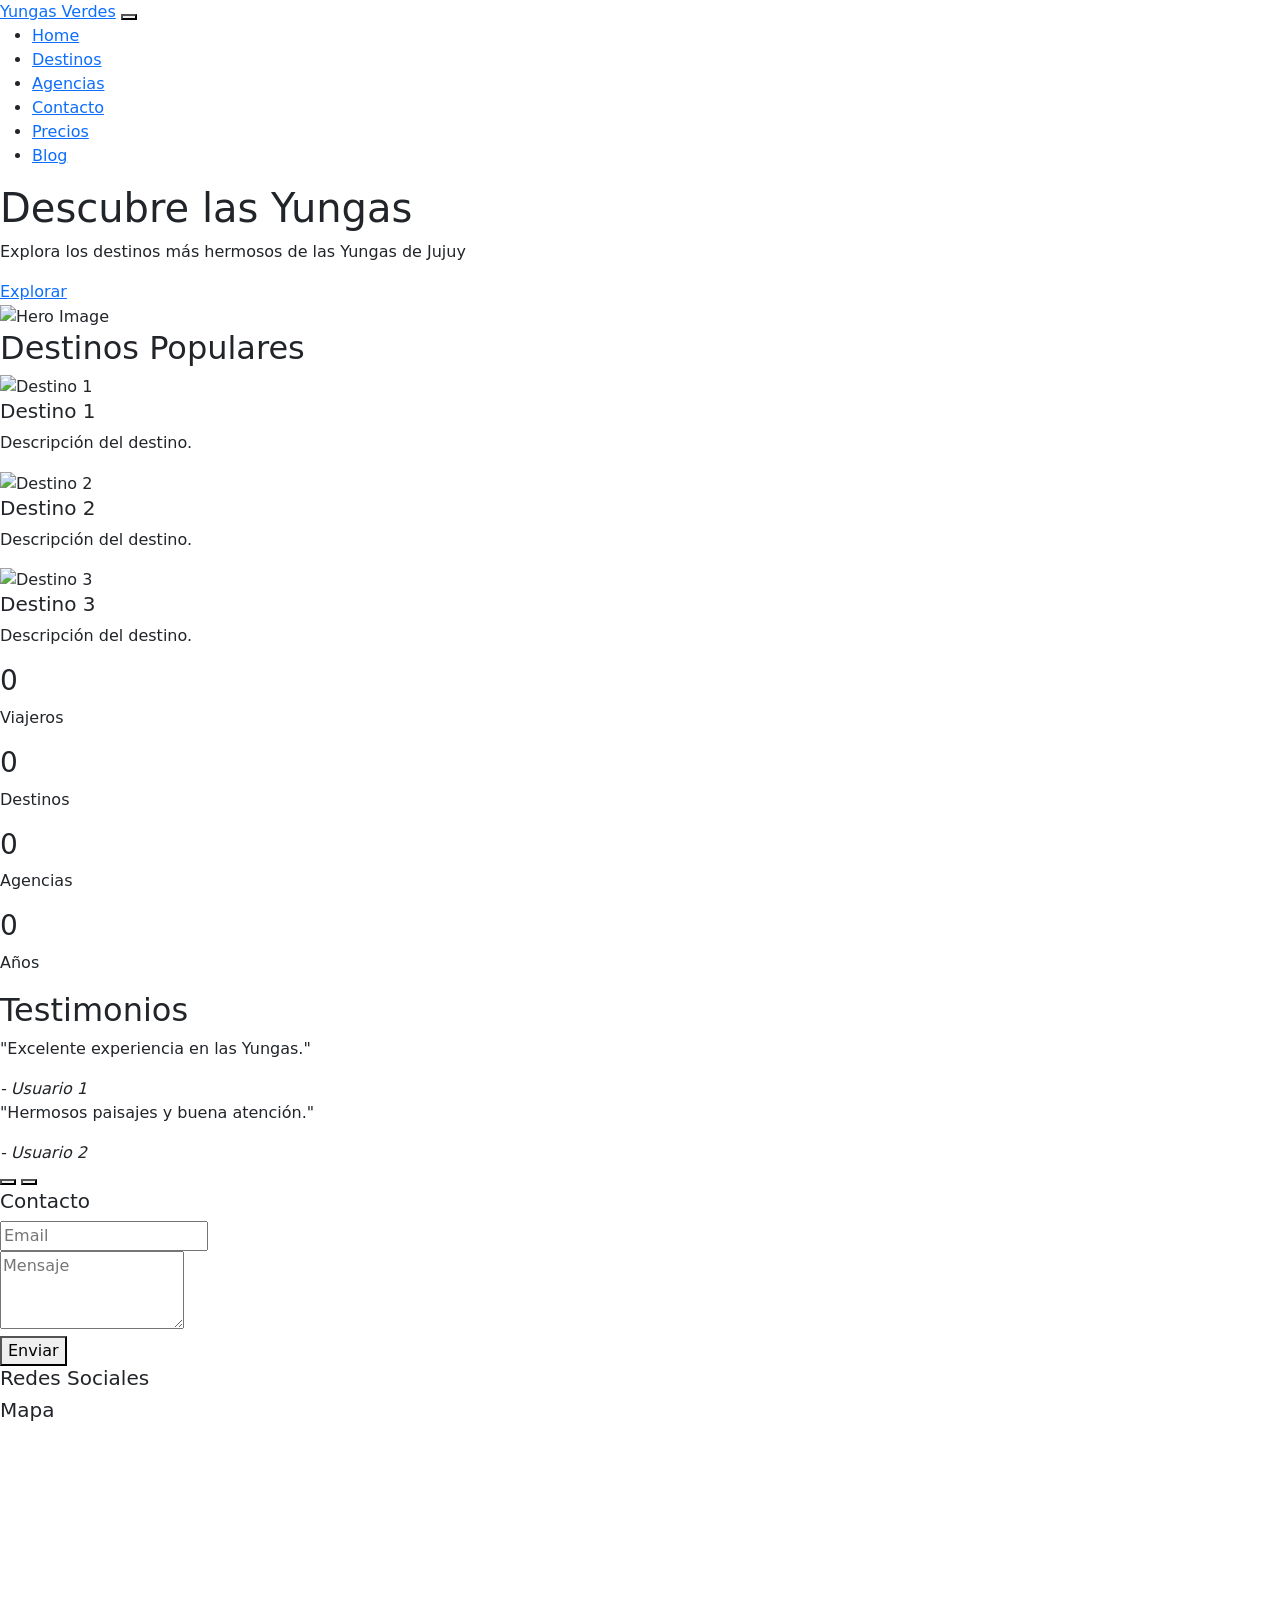
==== index.html @ a22faae7 "Se agregan links a css bootstrap5 e iconos" ====
<!DOCTYPE html>
<html lang="es">
<head>
    <meta charset="UTF-8">
    <meta name="viewport" content="width=device-width, initial-scale=1.0">
    <title>Yungas Verdes - Turismo</title>
    <link href="https://cdn.jsdelivr.net/npm/bootstrap@5.3.0/dist/css/bootstrap.min.css" rel="stylesheet">
    <link rel="stylesheet" href="https://cdnjs.cloudflare.com/ajax/libs/font-awesome/6.4.0/css/all.min.css">
    <link rel="stylesheet" href="css/styles.css">
</head>
<body>
    <!-- Navbar -->
    <nav>
        <div class="">
            <a href="#">Yungas Verdes</a>
            <button type="button">
                <span></span>
            </button>
            <div>
                <ul>
                    <li><a href="index.html">Home</a></li>
                    <li><a href="destinos.html">Destinos</a></li>
                    <li><a href="agencias.html">Agencias</a></li>
                    <li><a href="contacto.html">Contacto</a></li>
                    <li><a href="precios.html">Precios</a></li>
                    <li><a href="blog.html">Blog</a></li>
                </ul>
            </div>
        </div>
    </nav>

    <!-- Hero Section -->
    <section>
        <div class="">
            <div class="">
                <div class="">
                    <h1>Descubre las Yungas</h1>
                    <p>Explora los destinos más hermosos de las Yungas de Jujuy</p>
                    <a href="#">Explorar</a>
                </div>
                <div class="">
                    <img src="placeholder.jpg" alt="Hero Image">
                </div>
            </div>
        </div>
    </section>

    <!-- Destinos Cards -->
    <section>
        <div class="">
            <h2>Destinos Populares</h2>
            <div class="">
                <div class="">
                    <div class="">
                        <img src="destino1.jpg" alt="Destino 1">
                        <div class="">
                            <h5>Destino 1</h5>
                            <p>Descripción del destino.</p>
                        </div>
                    </div>
                </div>
                <div class="">
                    <div class="">
                        <img src="destino2.jpg" alt="Destino 2">
                        <div class="">
                            <h5>Destino 2</h5>
                            <p>Descripción del destino.</p>
                        </div>
                    </div>
                </div>
                <div class="">
                    <div class="">
                        <img src="destino3.jpg" alt="Destino 3">
                        <div class="">
                            <h5>Destino 3</h5>
                            <p>Descripción del destino.</p>
                        </div>
                    </div>
                </div>
            </div>
        </div>
    </section>

    <!-- Contador Animado -->
    <section>
        <div class="">
            <div class="">
                <div class="">
                    <h3 id="counter1">0</h3>
                    <p>Viajeros</p>
                </div>
                <div class="">
                    <h3 id="counter2">0</h3>
                    <p>Destinos</p>
                </div>
                <div class="">
                    <h3 id="counter3">0</h3>
                    <p>Agencias</p>
                </div>
                <div class="">
                    <h3 id="counter4">0</h3>
                    <p>Años</p>
                </div>
            </div>
        </div>
    </section>

    <!-- Carousel Testimonios -->
    <section>
        <div class="">
            <h2>Testimonios</h2>
            <div id="testimoniosCarousel">
                <div>
                    <div>
                        <div>
                            <p>"Excelente experiencia en las Yungas."</p>
                            <cite>- Usuario 1</cite>
                        </div>
                    </div>
                    <div>
                        <div>
                            <p>"Hermosos paisajes y buena atención."</p>
                            <cite>- Usuario 2</cite>
                        </div>
                    </div>
                </div>
                <button type="button" data-bs-target="#testimoniosCarousel" data-bs-slide="prev">
                    <span></span>
                </button>
                <button type="button" data-bs-target="#testimoniosCarousel" data-bs-slide="next">
                    <span></span>
                </button>
            </div>
        </div>
    </section>

    <!-- Footer -->
    <footer>
        <div class="">
            <div class="">
                <div class="">
                    <h5>Contacto</h5>
                    <form>
                        <div class="">
                            <input type="email" placeholder="Email">
                        </div>
                        <div class="">
                            <textarea rows="3" placeholder="Mensaje"></textarea>
                        </div>
                        <button type="submit">Enviar</button>
                    </form>
                </div>
                <div class="">
                    <h5>Redes Sociales</h5>
                    <a href="#"><i></i></a>
                    <a href="#"><i></i></a>
                    <a href="#"><i></i></a>
                </div>
                <div class="">
                    <h5>Mapa</h5>
                    <iframe src="https://www.google.com/maps/embed?pb=!1m18!1m12!1m3!1d3657.0!2d-65.3!3d-24.2!2m3!1f0!2f0!3f0!3m2!1i1024!2i768!4f13.1!3m3!1m2!1s0x0%3A0x0!2zMjTCsDEyJzAwLjAiUyA2NcKwMTgnMDAuMCJX!5e0!3m2!1ses!2sar!4v1234567890" width="100%" height="200" style="border:0;" allowfullscreen="" loading="lazy"></iframe>
                </div>
            </div>
        </div>
    </footer>
    <script src="https://cdn.jsdelivr.net/npm/bootstrap@5.3.0/dist/js/bootstrap.bundle.min.js"></script>
</body>
</html>
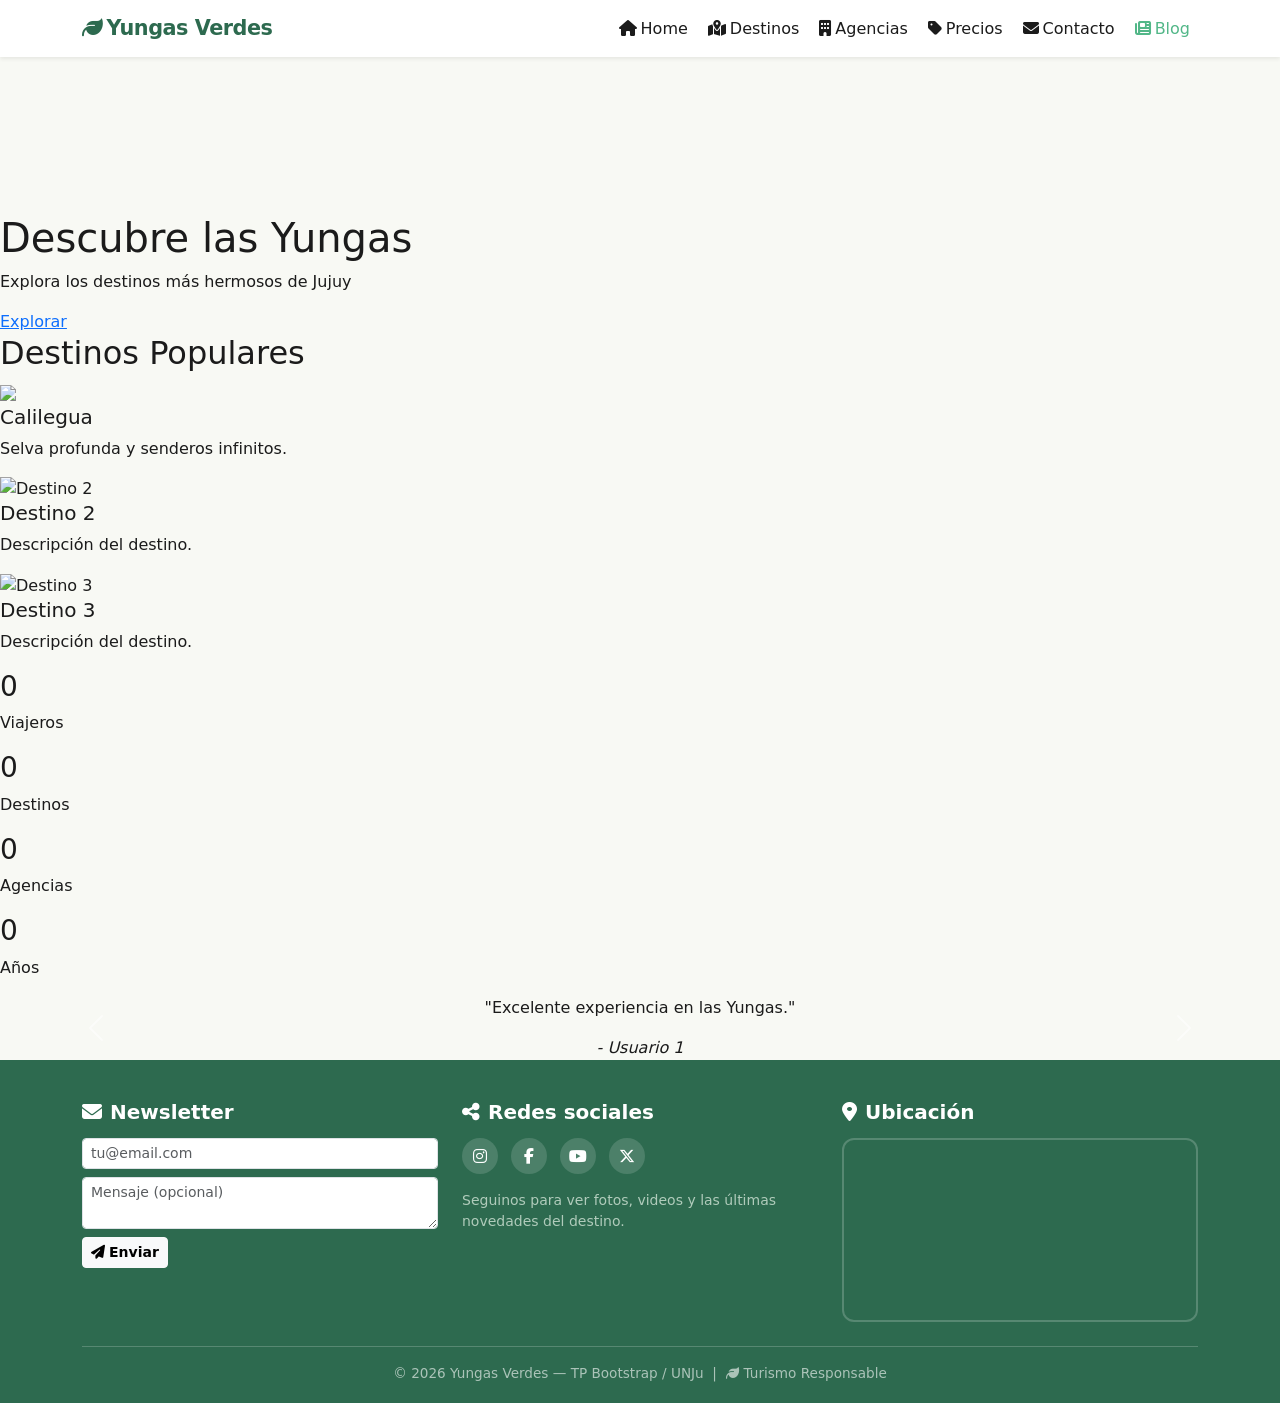
==== commit 0c772e3b: "index inicial" ====
--- a/index.html
+++ b/index.html
@@ -1,5 +1,6 @@
 <!DOCTYPE html>
 <html lang="es">
+
 <head>
     <meta charset="UTF-8">
     <meta name="viewport" content="width=device-width, initial-scale=1.0">
@@ -8,40 +9,49 @@
     <link rel="stylesheet" href="https://cdnjs.cloudflare.com/ajax/libs/font-awesome/6.4.0/css/all.min.css">
     <link rel="stylesheet" href="css/styles.css">
 </head>
+
 <body>
     <!-- Navbar -->
-    <nav>
-        <div class="">
-            <a href="#">Yungas Verdes</a>
-            <button type="button">
-                <span></span>
+    <nav class="navbar navbar-expand-lg bg-white shadow-sm sticky-top">
+        <div class="container">
+            <a class="navbar-brand" href="index.html">
+                <i class="fa-solid fa-leaf me-1"></i>Yungas Verdes
+            </a>
+            <button class="navbar-toggler" type="button" data-bs-toggle="collapse" data-bs-target="#navMenu"
+                aria-controls="navMenu" aria-expanded="false" aria-label="Abrir menú">
+                <span class="navbar-toggler-icon"></span>
             </button>
-            <div>
-                <ul>
-                    <li><a href="index.html">Home</a></li>
-                    <li><a href="destinos.html">Destinos</a></li>
-                    <li><a href="agencias.html">Agencias</a></li>
-                    <li><a href="contacto.html">Contacto</a></li>
-                    <li><a href="precios.html">Precios</a></li>
-                    <li><a href="blog.html">Blog</a></li>
+            <div class="collapse navbar-collapse" id="navMenu">
+                <ul class="navbar-nav ms-auto gap-1">
+                    <li class="nav-item"><a class="nav-link" href="index.html"><i
+                                class="fa-solid fa-house me-1"></i>Home</a></li>
+                    <li class="nav-item"><a class="nav-link" href="destinos.html"><i
+                                class="fa-solid fa-map-location-dot me-1"></i>Destinos</a></li>
+                    <li class="nav-item"><a class="nav-link" href="agencias.html"><i
+                                class="fa-solid fa-building me-1"></i>Agencias</a></li>
+                    <li class="nav-item"><a class="nav-link" href="precios.html"><i
+                                class="fa-solid fa-tag me-1"></i>Precios</a></li>
+                    <li class="nav-item"><a class="nav-link" href="contacto.html"><i
+                                class="fa-solid fa-envelope me-1"></i>Contacto</a></li>
+                    <li class="nav-item"><a class="nav-link active" href="blog.html"><i
+                                class="fa-solid fa-newspaper me-1"></i>Blog</a></li>
                 </ul>
             </div>
         </div>
     </nav>
+    <!-- Hero Section -->
+    <section class="hero">
+        <div class="hero-overlay"></div>
 
-    <!-- Hero Section -->
-    <section>
-        <div class="">
-            <div class="">
-                <div class="">
-                    <h1>Descubre las Yungas</h1>
-                    <p>Explora los destinos más hermosos de las Yungas de Jujuy</p>
-                    <a href="#">Explorar</a>
-                </div>
-                <div class="">
-                    <img src="placeholder.jpg" alt="Hero Image">
-                </div>
-            </div>
+        <!-- Podés usar imagen o video -->
+        <video autoplay muted loop class="hero-bg">
+            <source src="yungas.mp4" type="video/mp4">
+        </video>
+
+        <div class="hero-content">
+            <h1 class="hero-title">Descubre las Yungas</h1>
+            <p class="hero-subtitle">Explora los destinos más hermosos de Jujuy</p>
+            <a href="#" class="btn-hero">Explorar</a>
         </div>
     </section>
 
@@ -51,11 +61,11 @@
             <h2>Destinos Populares</h2>
             <div class="">
                 <div class="">
-                    <div class="">
-                        <img src="destino1.jpg" alt="Destino 1">
-                        <div class="">
-                            <h5>Destino 1</h5>
-                            <p>Descripción del destino.</p>
+                    <div class="destino-card">
+                        <img src="destino1.jpg">
+                        <div class="card-body">
+                            <h5>Calilegua</h5>
+                            <p>Selva profunda y senderos infinitos.</p>
                         </div>
                     </div>
                 </div>
@@ -106,63 +116,83 @@
     </section>
 
     <!-- Carousel Testimonios -->
-    <section>
-        <div class="">
-            <h2>Testimonios</h2>
-            <div id="testimoniosCarousel">
-                <div>
-                    <div>
-                        <div>
-                            <p>"Excelente experiencia en las Yungas."</p>
-                            <cite>- Usuario 1</cite>
+    <div id="testimoniosCarousel" class="carousel slide" data-bs-ride="carousel">
+        <div class="carousel-inner">
+
+            <div class="carousel-item active text-center">
+                <p>"Excelente experiencia en las Yungas."</p>
+                <cite>- Usuario 1</cite>
+            </div>
+
+            <div class="carousel-item text-center">
+                <p>"Paisajes que parecen sueños verdes."</p>
+                <cite>- Usuario 2</cite>
+            </div>
+
+        </div>
+
+        <button class="carousel-control-prev" data-bs-target="#testimoniosCarousel" data-bs-slide="prev">
+            <span class="carousel-control-prev-icon"></span>
+        </button>
+
+        <button class="carousel-control-next" data-bs-target="#testimoniosCarousel" data-bs-slide="next">
+            <span class="carousel-control-next-icon"></span>
+        </button>
+    </div>
+
+    <!-- Footer -->
+    <footer class="site-footer">
+        <div class="container">
+            <div class="row g-4">
+
+                <div class="col-md-4">
+                    <h5><i class="fa-solid fa-envelope me-2"></i>Newsletter</h5>
+                    <form id="footerForm">
+                        <div class="mb-2">
+                            <input type="email" class="form-control form-control-sm" placeholder="tu@email.com"
+                                required />
                         </div>
+                        <div class="mb-2">
+                            <textarea class="form-control form-control-sm" rows="2"
+                                placeholder="Mensaje (opcional)"></textarea>
+                        </div>
+                        <button type="submit" class="btn btn-light btn-sm fw-bold">
+                            <i class="fa-solid fa-paper-plane me-1"></i>Enviar
+                        </button>
+                    </form>
+                </div>
+
+                <div class="col-md-4">
+                    <h5><i class="fa-solid fa-share-nodes me-2"></i>Redes sociales</h5>
+                    <div class="footer-social mt-2">
+                        <a href="#" aria-label="Instagram"><i class="fa-brands fa-instagram"></i></a>
+                        <a href="#" aria-label="Facebook"><i class="fa-brands fa-facebook-f"></i></a>
+                        <a href="#" aria-label="YouTube"><i class="fa-brands fa-youtube"></i></a>
+                        <a href="#" aria-label="X / Twitter"><i class="fa-brands fa-x-twitter"></i></a>
                     </div>
-                    <div>
-                        <div>
-                            <p>"Hermosos paisajes y buena atención."</p>
-                            <cite>- Usuario 2</cite>
-                        </div>
+                    <p class="small mt-3" style="opacity:.7;">Seguinos para ver fotos, videos y las últimas novedades
+                        del destino.</p>
+                </div>
+
+                <div class="col-md-4">
+                    <h5><i class="fa-solid fa-location-dot me-2"></i>Ubicación</h5>
+                    <div style="border-radius:12px; overflow:hidden; border:2px solid rgba(255,255,255,.2);">
+                        <iframe title="Mapa San Salvador de Jujuy"
+                            src="https://www.openstreetmap.org/export/embed.html?bbox=-65.310%2C-24.205%2C-65.280%2C-24.165&layer=mapnik"
+                            width="100%" height="180" style="border:0; display:block;" loading="lazy">
+                        </iframe>
                     </div>
                 </div>
-                <button type="button" data-bs-target="#testimoniosCarousel" data-bs-slide="prev">
-                    <span></span>
-                </button>
-                <button type="button" data-bs-target="#testimoniosCarousel" data-bs-slide="next">
-                    <span></span>
-                </button>
+
             </div>
-        </div>
-    </section>
-
-    <!-- Footer -->
-    <footer>
-        <div class="">
-            <div class="">
-                <div class="">
-                    <h5>Contacto</h5>
-                    <form>
-                        <div class="">
-                            <input type="email" placeholder="Email">
-                        </div>
-                        <div class="">
-                            <textarea rows="3" placeholder="Mensaje"></textarea>
-                        </div>
-                        <button type="submit">Enviar</button>
-                    </form>
-                </div>
-                <div class="">
-                    <h5>Redes Sociales</h5>
-                    <a href="#"><i></i></a>
-                    <a href="#"><i></i></a>
-                    <a href="#"><i></i></a>
-                </div>
-                <div class="">
-                    <h5>Mapa</h5>
-                    <iframe src="https://www.google.com/maps/embed?pb=!1m18!1m12!1m3!1d3657.0!2d-65.3!3d-24.2!2m3!1f0!2f0!3f0!3m2!1i1024!2i768!4f13.1!3m3!1m2!1s0x0%3A0x0!2zMjTCsDEyJzAwLjAiUyA2NcKwMTgnMDAuMCJX!5e0!3m2!1ses!2sar!4v1234567890" width="100%" height="200" style="border:0;" allowfullscreen="" loading="lazy"></iframe>
-                </div>
+            <div class="footer-bottom">
+                <p class="mb-0">© 2026 Yungas Verdes — TP Bootstrap / UNJu &nbsp;|&nbsp;
+                    <i class="fa-solid fa-leaf me-1"></i>Turismo Responsable
+                </p>
             </div>
         </div>
     </footer>
     <script src="https://cdn.jsdelivr.net/npm/bootstrap@5.3.0/dist/js/bootstrap.bundle.min.js"></script>
 </body>
+
 </html>
--- a/css/styles.css
+++ b/css/styles.css
@@ -0,0 +1,285 @@
+/* ── Variables de color del proyecto ── */
+    :root {
+      --verde:   #2d6a4f;
+      --verde-claro: #52b788;
+      --amarillo: #f4a261;
+      --bg-claro: #f8f9f4;
+      --texto:   #1b1b1b;
+      --muted:   #6c757d;
+      --border:  #dee2e6;
+    }
+
+    body {
+      background: var(--bg-claro);
+      color: var(--texto);
+      font-family: 'Segoe UI', system-ui, sans-serif;
+    }
+
+    /* ── Navbar ── */
+    .navbar-brand {
+      font-weight: 800;
+      font-size: 1.3rem;
+      color: var(--verde) !important;
+      letter-spacing: -0.5px;
+    }
+    .nav-link {
+      color: var(--texto) !important;
+      font-weight: 500;
+      transition: color 0.2s;
+    }
+    .nav-link:hover,
+    .nav-link.active {
+      color: var(--verde-claro) !important;
+    }
+
+    /* ── Hero del blog ── */
+    .blog-hero {
+      background: linear-gradient(135deg, var(--verde) 0%, var(--verde-claro) 100%);
+      color: #fff;
+      padding: 60px 0 40px;
+    }
+    .blog-hero h1 {
+      font-size: clamp(2rem, 4vw, 3rem);
+      font-weight: 900;
+    }
+    .blog-hero p {
+      opacity: .85;
+      max-width: 50ch;
+    }
+
+    /* ── Filtros ── */
+    .filtros-wrap {
+      background: #fff;
+      border-bottom: 1px solid var(--border);
+      padding: 14px 0;
+    }
+    .btn-filtro {
+      border: 2px solid var(--verde);
+      color: var(--verde);
+      border-radius: 999px;
+      padding: 6px 18px;
+      font-weight: 700;
+      background: transparent;
+      transition: all 0.2s;
+      cursor: pointer;
+    }
+    .btn-filtro:hover,
+    .btn-filtro.activo {
+      background: var(--verde);
+      color: #fff;
+    }
+
+    /* ── Layout revista (magazine grid) ── */
+    .magazine-grid {
+      display: grid;
+      gap: 24px;
+      grid-template-columns: repeat(12, 1fr);
+    }
+
+    /* Artículo grande (destacado) */
+    .post-featured {
+      grid-column: span 8;
+    }
+    /* Artículos secundarios */
+    .post-secondary {
+      grid-column: span 4;
+    }
+    /* En tablet: 2 columnas */
+    @media (max-width: 991px) {
+      .post-featured  { grid-column: span 12; }
+      .post-secondary { grid-column: span 6; }
+    }
+    /* En mobile: 1 columna */
+    @media (max-width: 575px) {
+      .post-featured,
+      .post-secondary { grid-column: span 12; }
+    }
+
+    /* ── Tarjeta de artículo ── */
+    .post-card {
+      background: #fff;
+      border-radius: 16px;
+      overflow: hidden;
+      border: 1px solid var(--border);
+      box-shadow: 0 2px 12px rgba(0,0,0,.06);
+      transition: transform 0.25s ease, box-shadow 0.25s ease;
+    }
+    .post-card:hover {
+      transform: translateY(-4px);
+      box-shadow: 0 8px 28px rgba(0,0,0,.12);
+    }
+    .post-card img {
+      width: 100%;
+      object-fit: cover;
+      display: block;
+    }
+    .post-featured .post-card img  { height: 320px; }
+    .post-secondary .post-card img { height: 180px; }
+    @media (max-width: 575px) {
+      .post-featured .post-card img,
+      .post-secondary .post-card img { height: 200px; }
+    }
+
+    .post-body {
+      padding: 20px;
+    }
+    .post-kicker {
+      font-size: .78rem;
+      font-weight: 800;
+      text-transform: uppercase;
+      letter-spacing: .1em;
+      color: var(--verde-claro);
+      margin-bottom: 6px;
+    }
+    .post-title {
+      font-weight: 800;
+      line-height: 1.2;
+      margin-bottom: 8px;
+    }
+    .post-featured .post-title { font-size: 1.5rem; }
+    .post-secondary .post-title { font-size: 1.05rem; }
+
+    .post-lead {
+      color: var(--muted);
+      font-size: .95rem;
+      margin-bottom: 12px;
+    }
+    .post-meta {
+      font-size: .82rem;
+      color: var(--muted);
+    }
+    .post-meta i { margin-right: 4px; }
+
+    /* Chips de categoría */
+    .chip {
+      display: inline-block;
+      padding: 4px 12px;
+      border-radius: 999px;
+      font-size: .8rem;
+      font-weight: 700;
+      border: 1px solid var(--border);
+      background: var(--bg-claro);
+      color: var(--muted);
+      margin-right: 6px;
+      margin-bottom: 4px;
+    }
+
+    /* ── Sidebar ── */
+    .sidebar-card {
+      background: #fff;
+      border-radius: 16px;
+      border: 1px solid var(--border);
+      padding: 20px;
+      margin-bottom: 20px;
+    }
+    .sidebar-card h5 {
+      font-weight: 800;
+      margin-bottom: 14px;
+      color: var(--verde);
+    }
+    .sidebar-link {
+      display: flex;
+      align-items: center;
+      gap: 8px;
+      padding: 8px 0;
+      border-bottom: 1px solid var(--border);
+      color: var(--texto);
+      text-decoration: none;
+      font-weight: 500;
+      transition: color 0.2s;
+    }
+    .sidebar-link:last-child { border-bottom: none; }
+    .sidebar-link:hover { color: var(--verde-claro); text-decoration: none; }
+
+    /* ── Comentarios ── */
+    .comment {
+      display: flex;
+      gap: 14px;
+      padding: 16px;
+      background: #fff;
+      border-radius: 14px;
+      border: 1px solid var(--border);
+      margin-bottom: 14px;
+      box-shadow: 0 1px 6px rgba(0,0,0,.05);
+    }
+    /* Avatar creado con CSS puro */
+    .avatar-css {
+      width: 44px;
+      height: 44px;
+      border-radius: 50%;
+      flex-shrink: 0;
+      position: relative;
+      overflow: hidden;
+    }
+    .avatar-css::before {
+      content: '';
+      position: absolute;
+      top: 10px; left: 50%;
+      transform: translateX(-50%);
+      width: 14px; height: 14px;
+      border-radius: 50%;
+      background: rgba(255,255,255,.5);
+    }
+    .avatar-css::after {
+      content: '';
+      position: absolute;
+      bottom: -8px; left: 50%;
+      transform: translateX(-50%);
+      width: 34px; height: 22px;
+      border-radius: 50%;
+      background: rgba(255,255,255,.35);
+    }
+    .avatar-a { background: linear-gradient(135deg, var(--verde), var(--verde-claro)); }
+    .avatar-b { background: linear-gradient(135deg, var(--amarillo), #e76f51); }
+    .avatar-c { background: linear-gradient(135deg, #4cc9f0, #4361ee); }
+
+    .comment-meta {
+      font-size: .82rem;
+      color: var(--muted);
+      margin-bottom: 4px;
+    }
+    .comment-meta strong { color: var(--texto); }
+
+    /* ── Scroll reveal ── */
+    .reveal {
+      opacity: 0;
+      transform: translateY(22px);
+      transition: opacity 0.6s ease, transform 0.6s ease;
+    }
+    .reveal.visible {
+      opacity: 1;
+      transform: translateY(0);
+    }
+
+    /* ── Footer ── */
+    .site-footer {
+      background: var(--verde);
+      color: #e8f5e9;
+      padding: 40px 0 20px;
+    }
+    .site-footer h5 { font-weight: 800; color: #fff; margin-bottom: 14px; }
+    .site-footer a { color: #a5d6a7; text-decoration: none; }
+    .site-footer a:hover { color: #fff; }
+    .footer-social a {
+      display: inline-flex;
+      align-items: center;
+      justify-content: center;
+      width: 36px; height: 36px;
+      border-radius: 50%;
+      background: rgba(255,255,255,.15);
+      margin-right: 8px;
+      color: #fff;
+      transition: background 0.2s;
+    }
+    .footer-social a:hover { background: rgba(255,255,255,.35); }
+    .footer-bottom {
+      border-top: 1px solid rgba(255,255,255,.2);
+      padding-top: 16px;
+      margin-top: 24px;
+      font-size: .85rem;
+      color: rgba(255,255,255,.6);
+      text-align: center;
+    }
+
+    /* Ocultar artículos filtrados */
+    .post-item.oculto { display: none !important; }
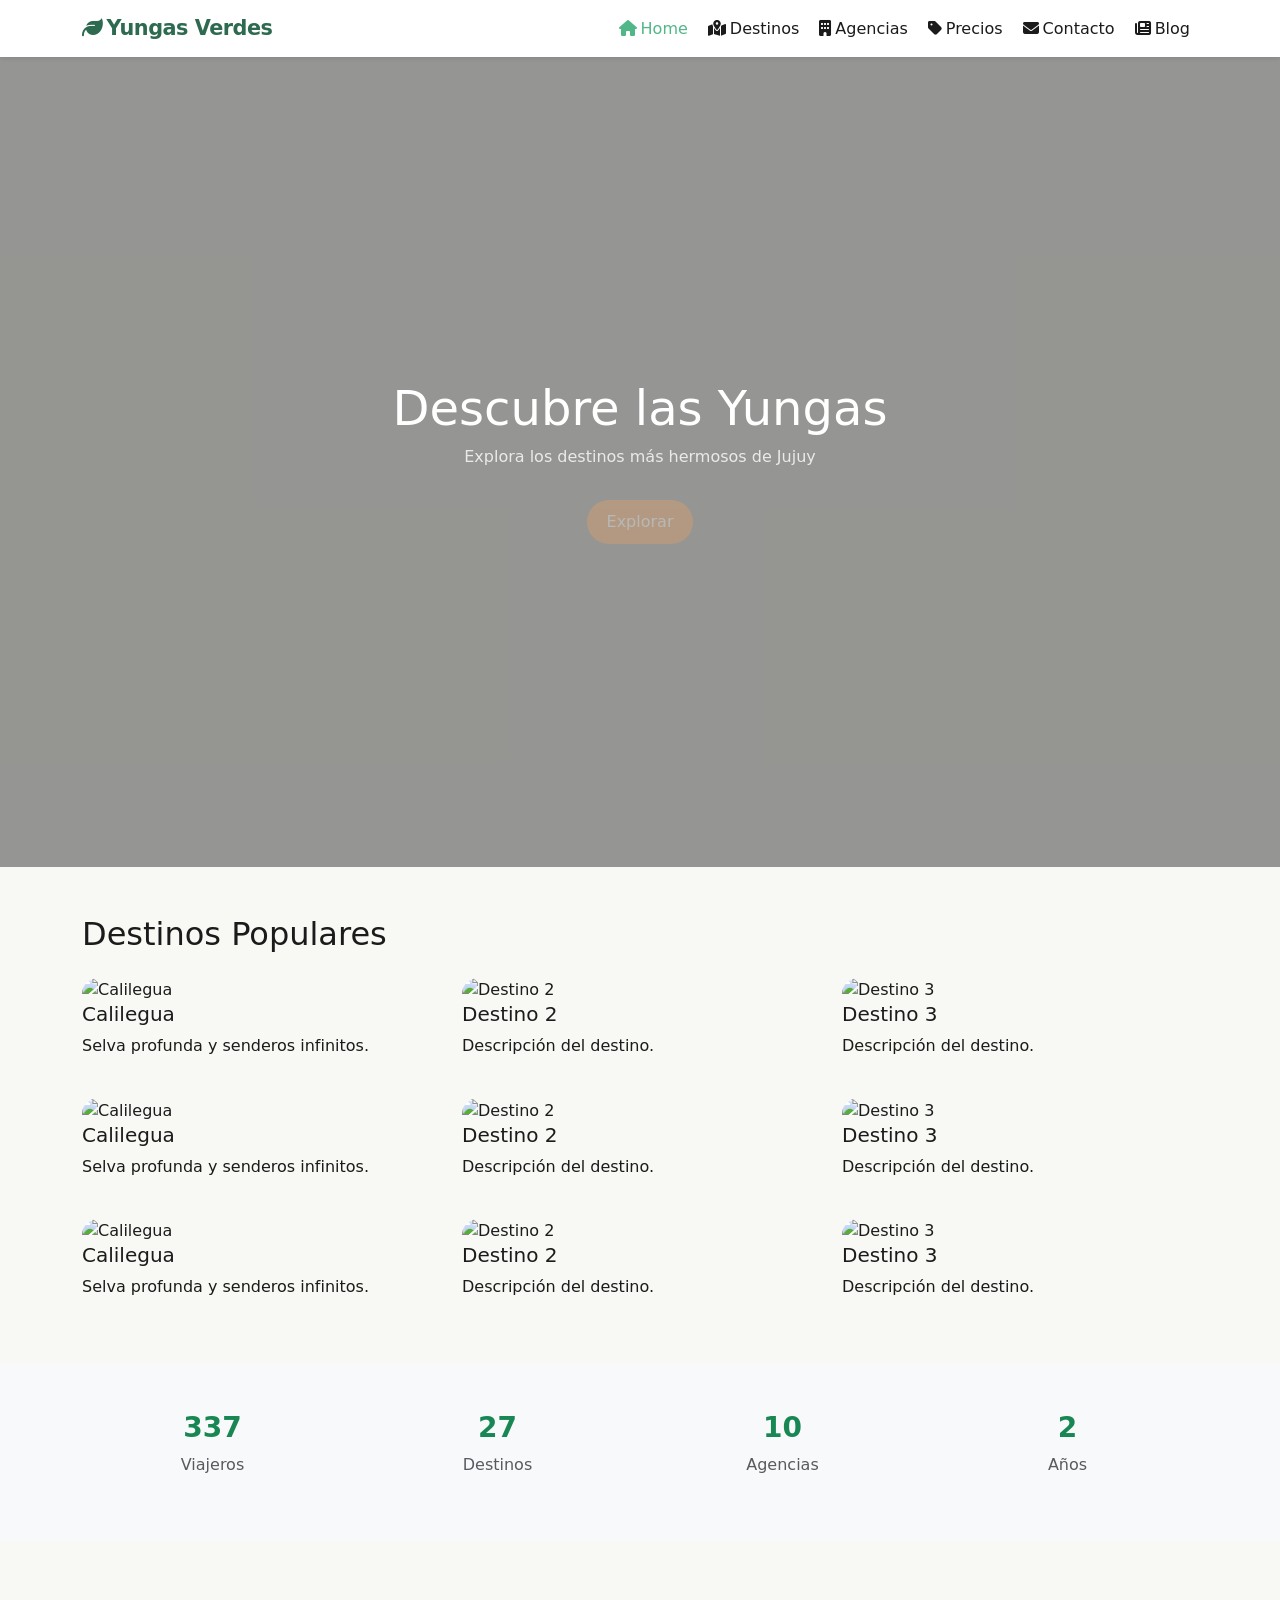
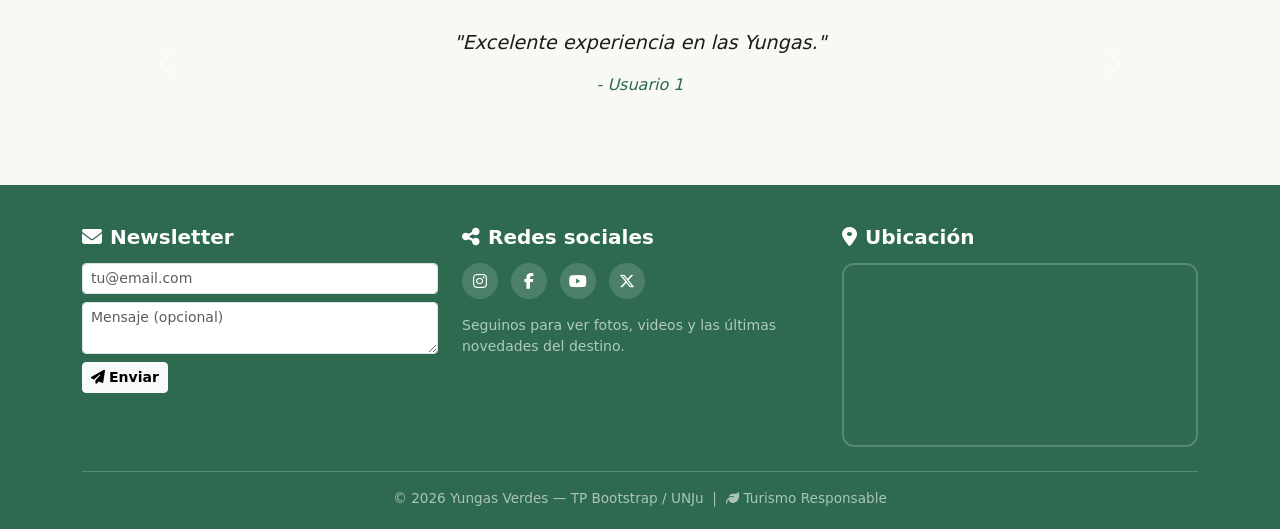
==== commit 7563dc81: "index parcial" ====
--- a/index.html
+++ b/index.html
@@ -23,7 +23,7 @@
             </button>
             <div class="collapse navbar-collapse" id="navMenu">
                 <ul class="navbar-nav ms-auto gap-1">
-                    <li class="nav-item"><a class="nav-link" href="index.html"><i
+                    <li class="nav-item"><a class="nav-link active" href="index.html"><i
                                 class="fa-solid fa-house me-1"></i>Home</a></li>
                     <li class="nav-item"><a class="nav-link" href="destinos.html"><i
                                 class="fa-solid fa-map-location-dot me-1"></i>Destinos</a></li>
@@ -33,7 +33,7 @@
                                 class="fa-solid fa-tag me-1"></i>Precios</a></li>
                     <li class="nav-item"><a class="nav-link" href="contacto.html"><i
                                 class="fa-solid fa-envelope me-1"></i>Contacto</a></li>
-                    <li class="nav-item"><a class="nav-link active" href="blog.html"><i
+                    <li class="nav-item"><a class="nav-link" href="blog.html"><i
                                 class="fa-solid fa-newspaper me-1"></i>Blog</a></li>
                 </ul>
             </div>
@@ -56,68 +56,124 @@
     </section>
 
     <!-- Destinos Cards -->
-    <section>
-        <div class="">
-            <h2>Destinos Populares</h2>
-            <div class="">
-                <div class="">
-                    <div class="destino-card">
-                        <img src="destino1.jpg">
+    <section class="py-5">
+        <div class="container">
+            <h2 class="mb-4">Destinos Populares</h2>
+            <div class="row g-4">
+                <div class="col-md-4">
+                    <div class="destino-card reveal">
+                        <img src="destino1.jpg" alt="Calilegua">
                         <div class="card-body">
                             <h5>Calilegua</h5>
                             <p>Selva profunda y senderos infinitos.</p>
                         </div>
                     </div>
                 </div>
-                <div class="">
-                    <div class="">
+                <div class="col-md-4">
+                    <div class="destino-card reveal">
                         <img src="destino2.jpg" alt="Destino 2">
-                        <div class="">
+                        <div class="card-body">
                             <h5>Destino 2</h5>
                             <p>Descripción del destino.</p>
                         </div>
                     </div>
                 </div>
-                <div class="">
-                    <div class="">
+                <div class="col-md-4">
+                    <div class="destino-card reveal">
                         <img src="destino3.jpg" alt="Destino 3">
-                        <div class="">
+                        <div class="card-body">
                             <h5>Destino 3</h5>
                             <p>Descripción del destino.</p>
                         </div>
                     </div>
                 </div>
+                <div class="col-md-4">
+                    <div class="destino-card reveal">
+                        <img src="destino1.jpg" alt="Calilegua">
+                        <div class="card-body">
+                            <h5>Calilegua</h5>
+                            <p>Selva profunda y senderos infinitos.</p>
+                        </div>
+                    </div>
+                </div>
+                <div class="col-md-4">
+                    <div class="destino-card reveal">
+                        <img src="destino2.jpg" alt="Destino 2">
+                        <div class="card-body">
+                            <h5>Destino 2</h5>
+                            <p>Descripción del destino.</p>
+                        </div>
+                    </div>
+                </div>
+                <div class="col-md-4">
+                    <div class="destino-card reveal">
+                        <img src="destino3.jpg" alt="Destino 3">
+                        <div class="card-body">
+                            <h5>Destino 3</h5>
+                            <p>Descripción del destino.</p>
+                        </div>
+                    </div>
+                </div>
+                <div class="col-md-4">
+                    <div class="destino-card reveal">
+                        <img src="destino1.jpg" alt="Calilegua">
+                        <div class="card-body">
+                            <h5>Calilegua</h5>
+                            <p>Selva profunda y senderos infinitos.</p>
+                        </div>
+                    </div>
+                </div>
+                <div class="col-md-4">
+                    <div class="destino-card reveal">
+                        <img src="destino2.jpg" alt="Destino 2">
+                        <div class="card-body">
+                            <h5>Destino 2</h5>
+                            <p>Descripción del destino.</p>
+                        </div>
+                    </div>
+                </div>
+                <div class="col-md-4">
+                    <div class="destino-card reveal">
+                        <img src="destino3.jpg" alt="Destino 3">
+                        <div class="card-body">
+                            <h5>Destino 3</h5>
+                            <p>Descripción del destino.</p>
+                        </div>
+                    </div>
+                </div>
             </div>
         </div>
     </section>
 
     <!-- Contador Animado -->
-    <section>
-        <div class="">
-            <div class="">
-                <div class="">
-                    <h3 id="counter1">0</h3>
-                    <p>Viajeros</p>
-                </div>
-                <div class="">
-                    <h3 id="counter2">0</h3>
-                    <p>Destinos</p>
-                </div>
-                <div class="">
-                    <h3 id="counter3">0</h3>
-                    <p>Agencias</p>
-                </div>
-                <div class="">
-                    <h3 id="counter4">0</h3>
-                    <p>Años</p>
+    <section class="py-5 bg-light">
+        <div class="container">
+            <div class="row g-4 text-center">
+                <div class="col-md-3">
+                    <h3 id="counter1" class="fw-bold text-success">0</h3>
+                    <p class="text-muted">Viajeros</p>
+                </div>
+                <div class="col-md-3">
+                    <h3 id="counter2" class="fw-bold text-success">0</h3>
+                    <p class="text-muted">Destinos</p>
+                </div>
+                <div class="col-md-3">
+                    <h3 id="counter3" class="fw-bold text-success">0</h3>
+                    <p class="text-muted">Agencias</p>
+                </div>
+                <div class="col-md-3">
+                    <h3 id="counter4" class="fw-bold text-success">0</h3>
+                    <p class="text-muted">Años</p>
                 </div>
             </div>
         </div>
     </section>
 
     <!-- Carousel Testimonios -->
-    <div id="testimoniosCarousel" class="carousel slide" data-bs-ride="carousel">
-        <div class="carousel-inner">
+    <section class="py-5">
+        <div class="container">
+            <div id="testimoniosCarousel" class="carousel slide" data-bs-ride="carousel">
+                <div class="carousel-inner">
 
             <div class="carousel-item active text-center">
                 <p>"Excelente experiencia en las Yungas."</p>
@@ -131,14 +187,16 @@
 
         </div>
 
-        <button class="carousel-control-prev" data-bs-target="#testimoniosCarousel" data-bs-slide="prev">
-            <span class="carousel-control-prev-icon"></span>
-        </button>
-
-        <button class="carousel-control-next" data-bs-target="#testimoniosCarousel" data-bs-slide="next">
-            <span class="carousel-control-next-icon"></span>
-        </button>
-    </div>
+                <button class="carousel-control-prev" data-bs-target="#testimoniosCarousel" data-bs-slide="prev">
+                    <span class="carousel-control-prev-icon"></span>
+                </button>
+
+                <button class="carousel-control-next" data-bs-target="#testimoniosCarousel" data-bs-slide="next">
+                    <span class="carousel-control-next-icon"></span>
+                </button>
+            </div>
+        </div>
+    </section>
 
     <!-- Footer -->
     <footer class="site-footer">
@@ -193,6 +251,8 @@
         </div>
     </footer>
     <script src="https://cdn.jsdelivr.net/npm/bootstrap@5.3.0/dist/js/bootstrap.bundle.min.js"></script>
+    <script src="https://code.jquery.com/jquery-3.6.0.min.js"></script>
+    <script src="js/animacion.js"></script>
 </body>
 
 </html>
--- a/css/styles.css
+++ b/css/styles.css
@@ -47,6 +47,57 @@
       max-width: 50ch;
     }
 
+    /* ── Hero del index ── */
+
+    .hero {
+    position: relative;
+    height: 90vh;
+    overflow: hidden;
+    display: flex;
+    align-items: center;
+    justify-content: center;
+    }
+
+  .hero-bg {
+    position: absolute;
+    width: 100%;
+    height: 100%;
+    object-fit: cover;
+    }
+
+  .hero-overlay {
+    position: absolute;
+    width: 100%;
+    height: 100%;
+    background: rgba(0,0,0,0.4);
+    }
+
+  .hero-content {
+    position: relative;
+    color: #fff;
+    text-align: center;
+    }
+
+  .hero-title {
+    font-size: 3rem;
+    opacity: 0;
+    }
+
+  .hero-subtitle {
+    opacity: 0;
+    }
+
+  .btn-hero {
+    background: var(--amarillo);
+    padding: 10px 20px;
+    border-radius: 30px;
+    color: #fff;
+    text-decoration: none;
+    display: inline-block;
+    margin-top: 15px;
+    opacity: 0;
+    }
+
     /* ── Filtros ── */
     .filtros-wrap {
       background: #fff;
@@ -94,6 +145,35 @@
       .post-featured,
       .post-secondary { grid-column: span 12; }
     }
+
+    /*--cards del index--*/
+  .destino-card {
+    overflow: hidden;
+    border-radius: 16px;
+    transition: transform 0.3s ease, box-shadow 0.3s ease;
+  }
+
+  .destino-card img {
+    transition: transform 0.5s ease;
+  }
+
+  .destino-card:hover {
+    transform: translateY(-8px);
+    box-shadow: 0 12px 30px rgba(0,0,0,0.2);
+  }
+
+  .destino-card:hover img {
+    transform: scale(1.1);
+  }
+
+  .destino-card .card-body {
+    transition: background 0.3s;
+  }
+
+  .destino-card:hover .card-body {
+    background: var(--verde-claro);
+    color: #fff;
+  }
 
     /* ── Tarjeta de artículo ── */
     .post-card {
@@ -281,5 +361,23 @@
       text-align: center;
     }
 
+    /* Carrusel del index */  
+
+  .carousel-item {
+    padding: 40px;
+    transition: transform 0.6s ease, opacity 0.6s;
+  }
+
+  .carousel-item p {
+    font-size: 1.2rem;
+    font-style: italic;
+  }
+
+  .carousel-item cite {
+    display: block;
+    margin-top: 10px;
+    color: var(--verde);
+  }
+
     /* Ocultar artículos filtrados */
     .post-item.oculto { display: none !important; }
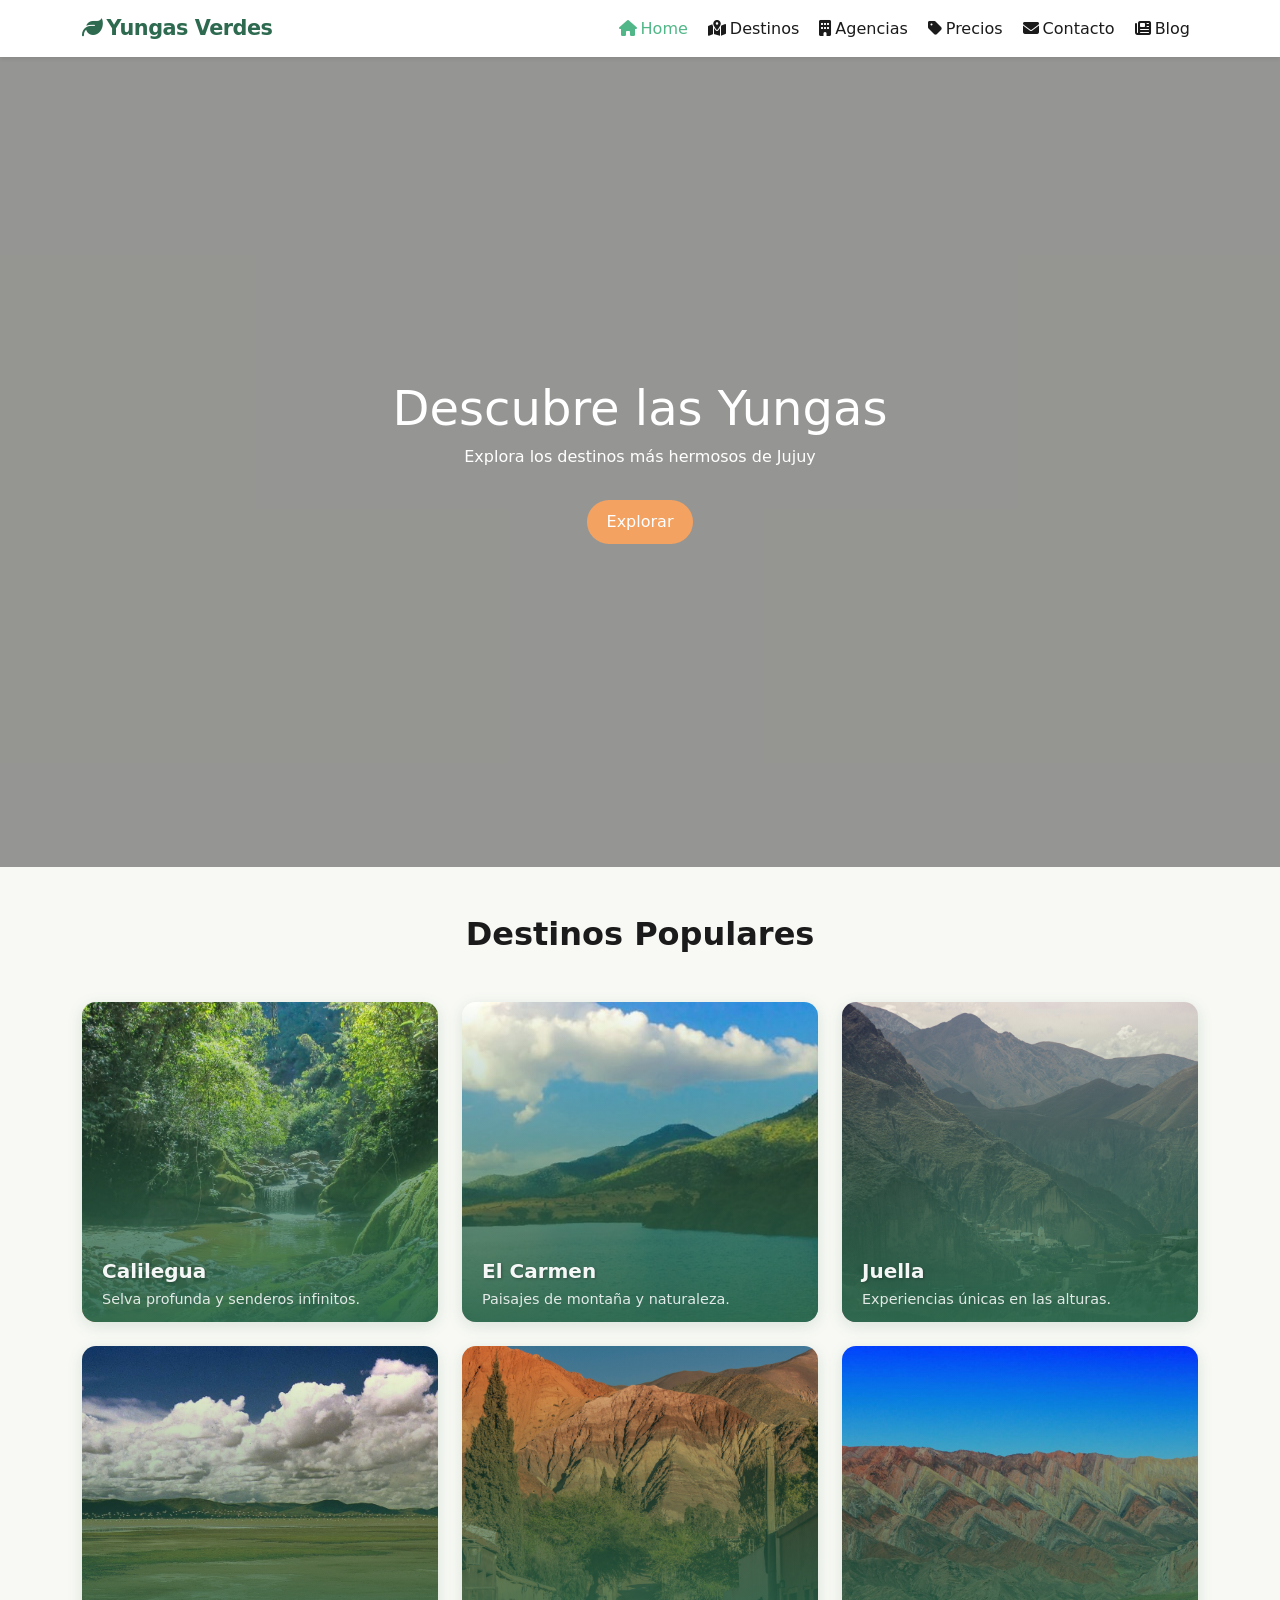
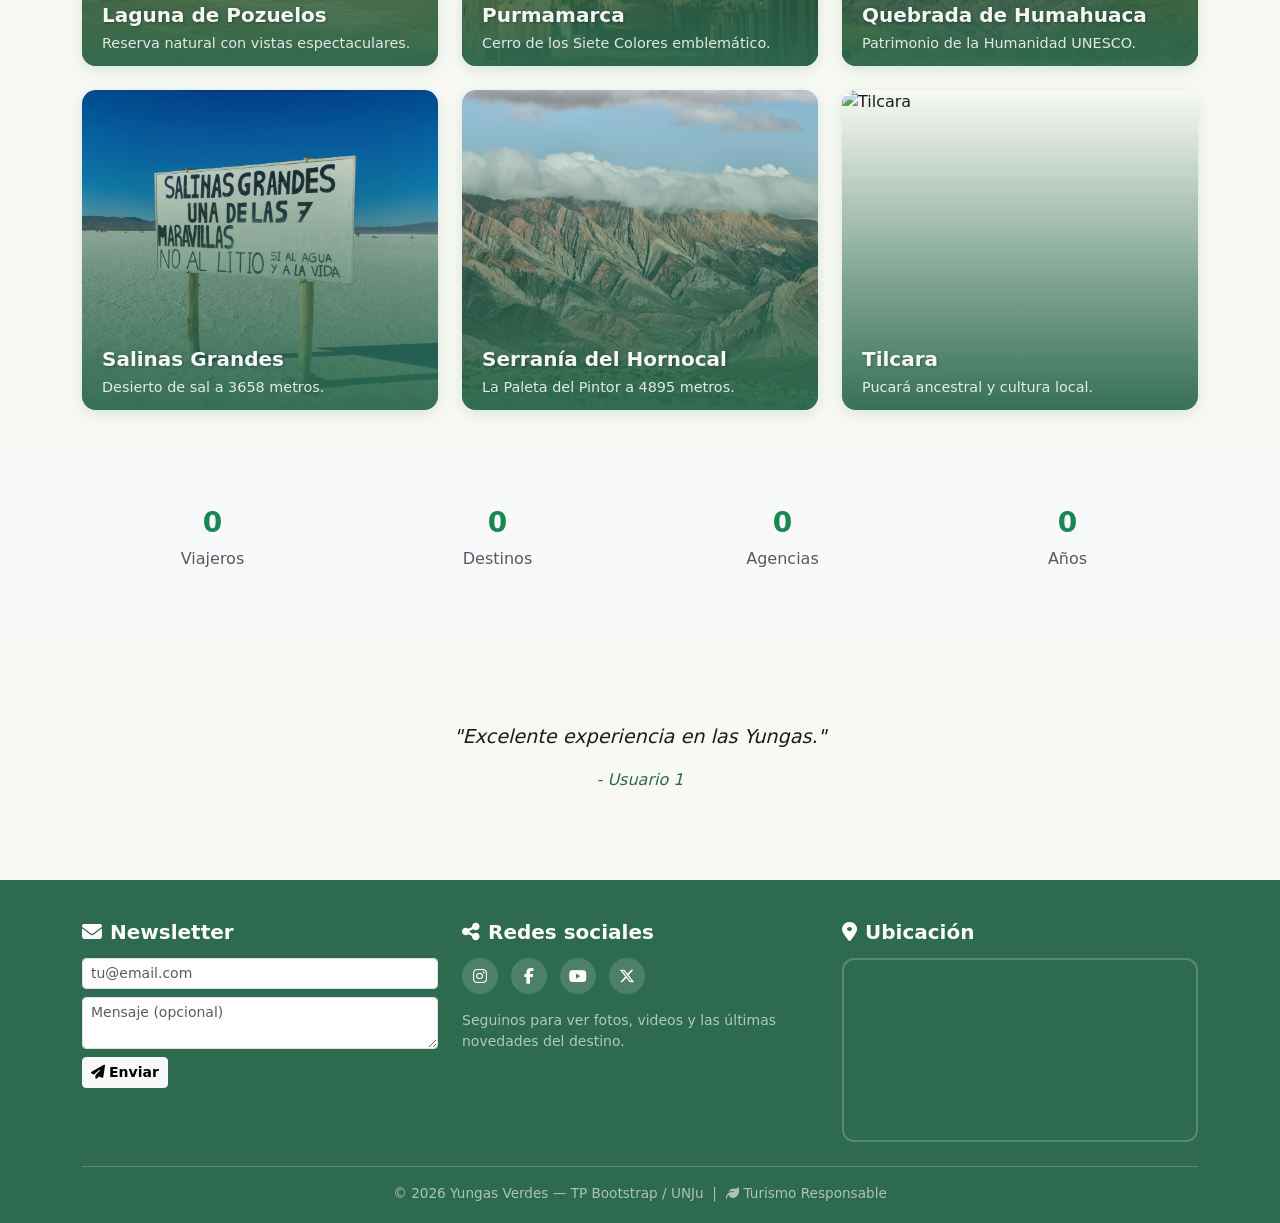
==== commit fddbb1f3: "index finalizado" ====
--- a/index.html
+++ b/index.html
@@ -45,7 +45,7 @@
 
         <!-- Podés usar imagen o video -->
         <video autoplay muted loop class="hero-bg">
-            <source src="yungas.mp4" type="video/mp4">
+            <source src="video/videoIndex.mp4" type="video/mp4">
         </video>
 
         <div class="hero-content">
@@ -58,86 +58,86 @@
     <!-- Destinos Cards -->
     <section class="py-5">
         <div class="container">
-            <h2 class="mb-4">Destinos Populares</h2>
+            <h2 class="mb-5 fw-bold text-center">Destinos Populares</h2>
             <div class="row g-4">
-                <div class="col-md-4">
-                    <div class="destino-card reveal">
-                        <img src="destino1.jpg" alt="Calilegua">
+                <div class="col-12 col-sm-6 col-lg-4">
+                    <div class="destino-card reveal">
+                        <img src="img/Parque-Nacional-Calilegua.jpg" alt="Calilegua">
                         <div class="card-body">
                             <h5>Calilegua</h5>
                             <p>Selva profunda y senderos infinitos.</p>
                         </div>
                     </div>
                 </div>
-                <div class="col-md-4">
-                    <div class="destino-card reveal">
-                        <img src="destino2.jpg" alt="Destino 2">
-                        <div class="card-body">
-                            <h5>Destino 2</h5>
-                            <p>Descripción del destino.</p>
-                        </div>
-                    </div>
-                </div>
-                <div class="col-md-4">
-                    <div class="destino-card reveal">
-                        <img src="destino3.jpg" alt="Destino 3">
-                        <div class="card-body">
-                            <h5>Destino 3</h5>
-                            <p>Descripción del destino.</p>
-                        </div>
-                    </div>
-                </div>
-                <div class="col-md-4">
-                    <div class="destino-card reveal">
-                        <img src="destino1.jpg" alt="Calilegua">
-                        <div class="card-body">
-                            <h5>Calilegua</h5>
-                            <p>Selva profunda y senderos infinitos.</p>
-                        </div>
-                    </div>
-                </div>
-                <div class="col-md-4">
-                    <div class="destino-card reveal">
-                        <img src="destino2.jpg" alt="Destino 2">
-                        <div class="card-body">
-                            <h5>Destino 2</h5>
-                            <p>Descripción del destino.</p>
-                        </div>
-                    </div>
-                </div>
-                <div class="col-md-4">
-                    <div class="destino-card reveal">
-                        <img src="destino3.jpg" alt="Destino 3">
-                        <div class="card-body">
-                            <h5>Destino 3</h5>
-                            <p>Descripción del destino.</p>
-                        </div>
-                    </div>
-                </div>
-                <div class="col-md-4">
-                    <div class="destino-card reveal">
-                        <img src="destino1.jpg" alt="Calilegua">
-                        <div class="card-body">
-                            <h5>Calilegua</h5>
-                            <p>Selva profunda y senderos infinitos.</p>
-                        </div>
-                    </div>
-                </div>
-                <div class="col-md-4">
-                    <div class="destino-card reveal">
-                        <img src="destino2.jpg" alt="Destino 2">
-                        <div class="card-body">
-                            <h5>Destino 2</h5>
-                            <p>Descripción del destino.</p>
-                        </div>
-                    </div>
-                </div>
-                <div class="col-md-4">
-                    <div class="destino-card reveal">
-                        <img src="destino3.jpg" alt="Destino 3">
-                        <div class="card-body">
-                            <h5>Destino 3</h5>
-                            <p>Descripción del destino.</p>
+                <div class="col-12 col-sm-6 col-lg-4">
+                    <div class="destino-card reveal">
+                        <img src="img/elcarmen.jpg" alt="El Carmen">
+                        <div class="card-body">
+                            <h5>El Carmen</h5>
+                            <p>Paisajes de montaña y naturaleza.</p>
+                        </div>
+                    </div>
+                </div>
+                <div class="col-12 col-sm-6 col-lg-4">
+                    <div class="destino-card reveal">
+                        <img src="img/juella.jpg" alt="Juella">
+                        <div class="card-body">
+                            <h5>Juella</h5>
+                            <p>Experiencias únicas en las alturas.</p>
+                        </div>
+                    </div>
+                </div>
+                <div class="col-12 col-sm-6 col-lg-4">
+                    <div class="destino-card reveal">
+                        <img src="img/lagunadepozuelos.jpg" alt="Laguna de Pozuelos">
+                        <div class="card-body">
+                            <h5>Laguna de Pozuelos</h5>
+                            <p>Reserva natural con vistas espectaculares.</p>
+                        </div>
+                    </div>
+                </div>
+                <div class="col-12 col-sm-6 col-lg-4">
+                    <div class="destino-card reveal">
+                        <img src="img/purmamarca.jpg" alt="Purmamarca">
+                        <div class="card-body">
+                            <h5>Purmamarca</h5>
+                            <p>Cerro de los Siete Colores emblemático.</p>
+                        </div>
+                    </div>
+                </div>
+                <div class="col-12 col-sm-6 col-lg-4">
+                    <div class="destino-card reveal">
+                        <img src="img/quebradahumauaca.jpg" alt="Quebrada de Humahuaca">
+                        <div class="card-body">
+                            <h5>Quebrada de Humahuaca</h5>
+                            <p>Patrimonio de la Humanidad UNESCO.</p>
+                        </div>
+                    </div>
+                </div>
+                <div class="col-12 col-sm-6 col-lg-4">
+                    <div class="destino-card reveal">
+                        <img src="img/salinasgrandes.webp" alt="Salinas Grandes">
+                        <div class="card-body">
+                            <h5>Salinas Grandes</h5>
+                            <p>Desierto de sal a 3658 metros.</p>
+                        </div>
+                    </div>
+                </div>
+                <div class="col-12 col-sm-6 col-lg-4">
+                    <div class="destino-card reveal">
+                        <img src="img/SerraniasDelHornocal.jpg" alt="Serrania del Hornocal">
+                        <div class="card-body">
+                            <h5>Serranía del Hornocal</h5>
+                            <p>La Paleta del Pintor a 4895 metros.</p>
+                        </div>
+                    </div>
+                </div>
+                <div class="col-12 col-sm-6 col-lg-4">
+                    <div class="destino-card reveal">
+                        <img src="img/tilcara.jpg" alt="Tilcara">
+                        <div class="card-body">
+                            <h5>Tilcara</h5>
+                            <p>Pucará ancestral y cultura local.</p>
                         </div>
                     </div>
                 </div>
--- a/css/styles.css
+++ b/css/styles.css
@@ -148,31 +148,110 @@
 
     /*--cards del index--*/
   .destino-card {
+    position: relative;
     overflow: hidden;
-    border-radius: 16px;
-    transition: transform 0.3s ease, box-shadow 0.3s ease;
+    border-radius: 14px;
+    height: 320px;
+    box-shadow: 0 4px 15px rgba(45, 106, 79, 0.15);
+    transition: all 0.35s cubic-bezier(0.4, 0, 0.2, 1);
+    cursor: pointer;
   }
 
   .destino-card img {
-    transition: transform 0.5s ease;
+    position: absolute;
+    top: 0;
+    left: 0;
+    width: 100%;
+    height: 100%;
+    object-fit: cover;
+    transition: transform 0.6s cubic-bezier(0.4, 0, 0.2, 1);
+    z-index: 1;
+  }
+
+  .destino-card::before {
+    content: '';
+    position: absolute;
+    bottom: 0;
+    left: 0;
+    right: 0;
+    height: 100%;
+    background: linear-gradient(to top, rgba(45, 106, 79, 0.95) 0%, rgba(45, 106, 79, 0.6) 40%, transparent 100%);
+    z-index: 2;
+    transition: all 0.35s ease;
+  }
+
+  .destino-card:hover::before {
+    background: linear-gradient(to top, rgba(82, 183, 136, 0.98) 0%, rgba(82, 183, 136, 0.7) 40%, transparent 100%);
+  }
+
+  .destino-card .card-body {
+    position: absolute;
+    bottom: 0;
+    left: 0;
+    right: 0;
+    padding: 20px;
+    color: #fff;
+    z-index: 3;
+    transform: translateY(8px);
+    opacity: 0.95;
+    transition: all 0.35s ease;
+  }
+
+  .destino-card:hover .card-body {
+    transform: translateY(0);
+    opacity: 1;
+  }
+
+  .destino-card h5 {
+    font-weight: 800;
+    font-size: 1.25rem;
+    margin: 0 0 6px 0;
+    color: #fff;
+    text-shadow: 1px 1px 3px rgba(0, 0, 0, 0.3);
+  }
+
+  .destino-card p {
+    font-size: 0.9rem;
+    margin: 0;
+    color: rgba(255, 255, 255, 0.9);
+    line-height: 1.4;
   }
 
   .destino-card:hover {
-    transform: translateY(-8px);
-    box-shadow: 0 12px 30px rgba(0,0,0,0.2);
+    transform: translateY(-6px);
+    box-shadow: 0 12px 30px rgba(45, 106, 79, 0.3);
   }
 
   .destino-card:hover img {
-    transform: scale(1.1);
-  }
-
-  .destino-card .card-body {
-    transition: background 0.3s;
-  }
-
-  .destino-card:hover .card-body {
-    background: var(--verde-claro);
-    color: #fff;
+    transform: scale(1.08);
+  }
+
+  @media (max-width: 768px) {
+    .destino-card {
+      height: 280px;
+    }
+    
+    .destino-card h5 {
+      font-size: 1.1rem;
+    }
+  }
+
+  @media (max-width: 576px) {
+    .destino-card {
+      height: 240px;
+    }
+    
+    .destino-card .card-body {
+      padding: 16px;
+    }
+    
+    .destino-card h5 {
+      font-size: 1rem;
+    }
+    
+    .destino-card p {
+      font-size: 0.85rem;
+    }
   }
 
     /* ── Tarjeta de artículo ── */
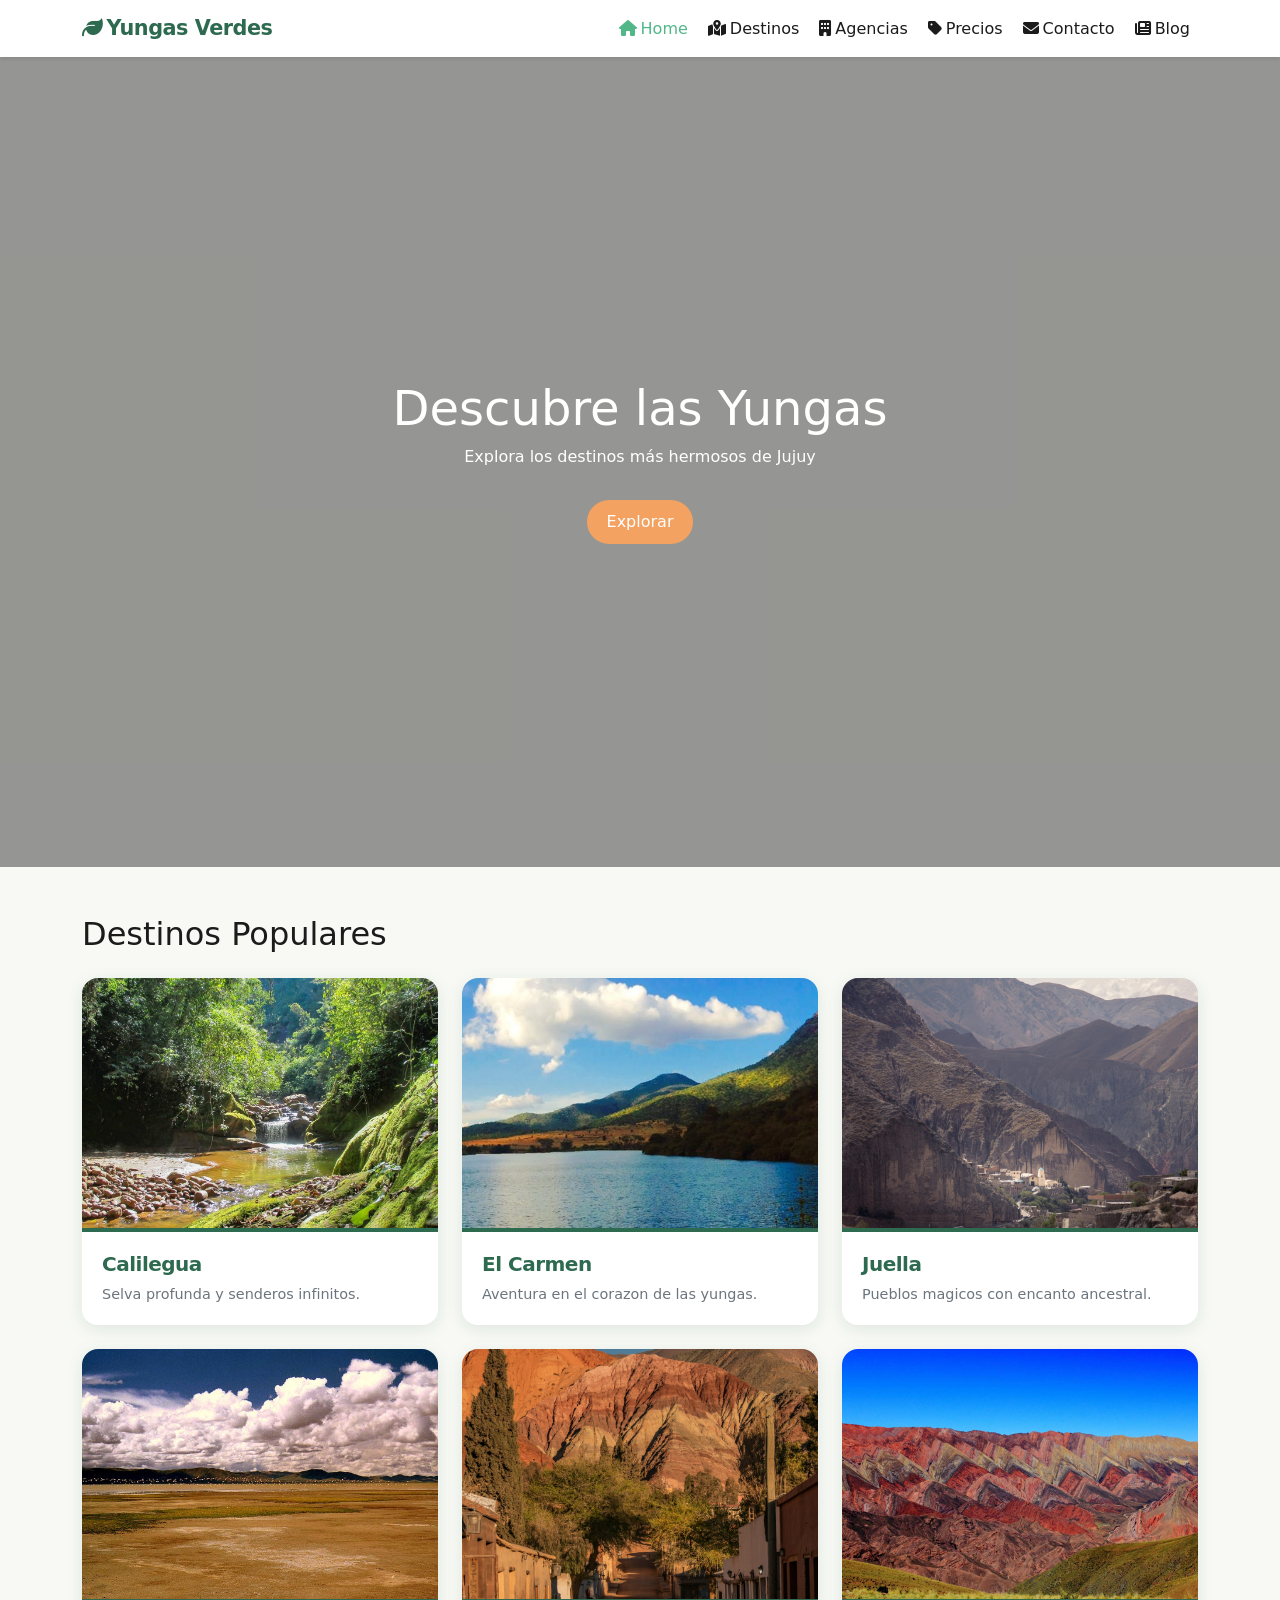
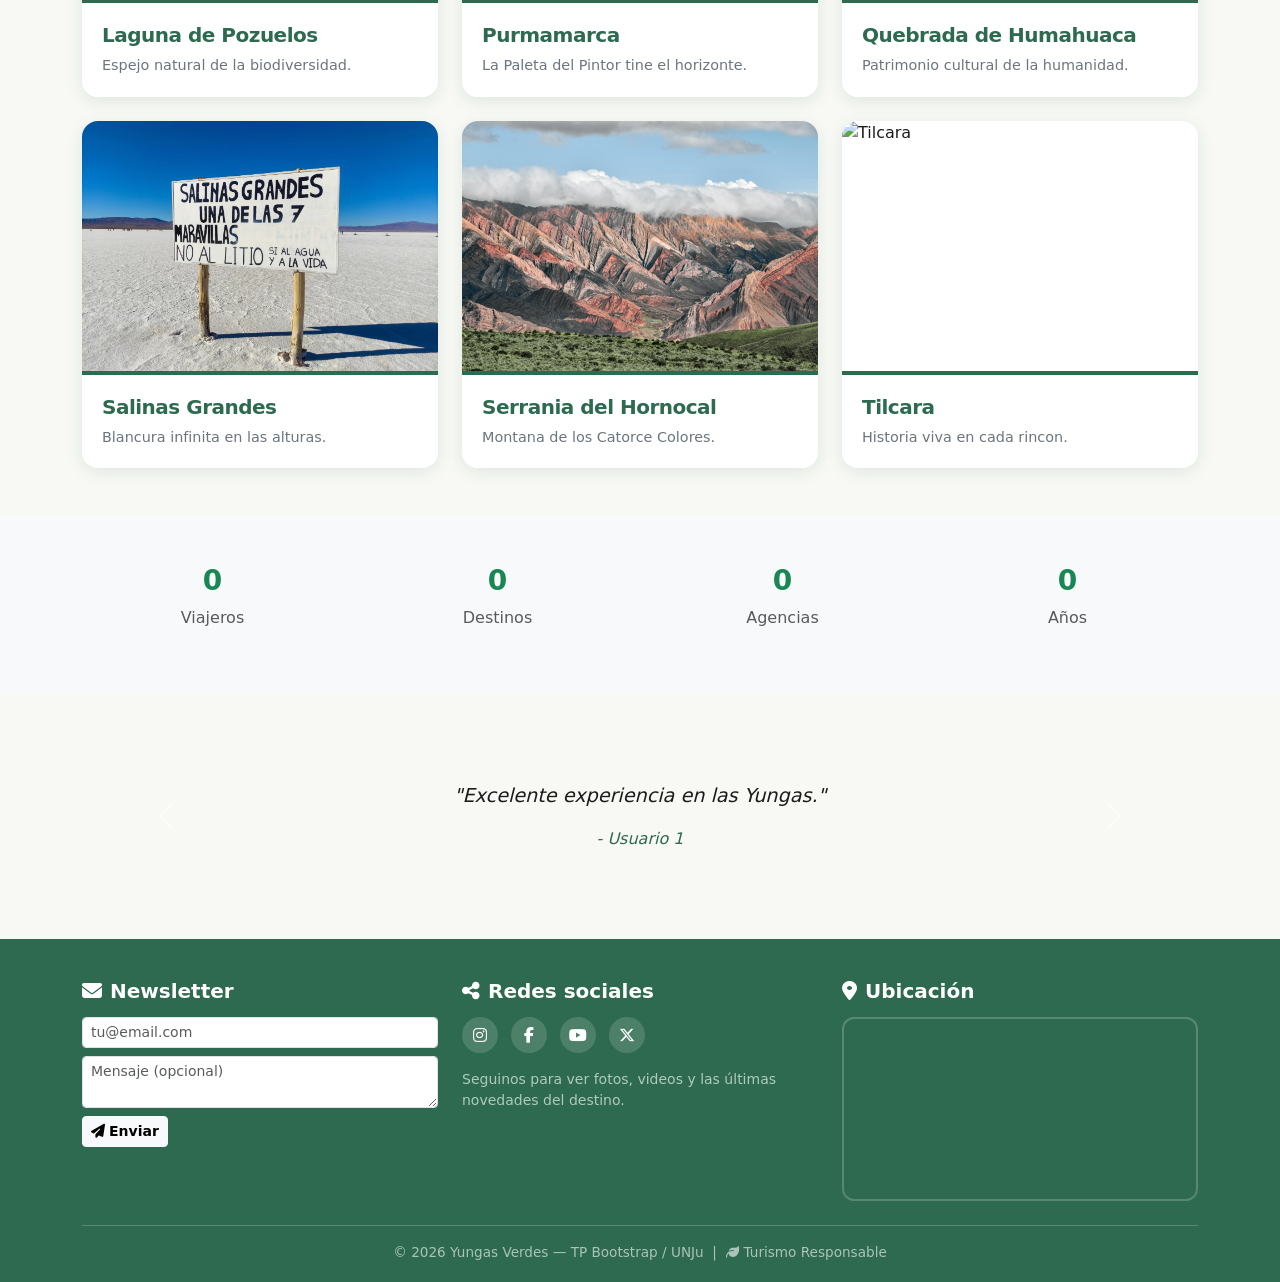
==== commit 1574eb69: "Index completo" ====
--- a/index.html
+++ b/index.html
@@ -58,86 +58,104 @@
     <!-- Destinos Cards -->
     <section class="py-5">
         <div class="container">
-            <h2 class="mb-5 fw-bold text-center">Destinos Populares</h2>
+            <h2 class="mb-4">Destinos Populares</h2>
             <div class="row g-4">
-                <div class="col-12 col-sm-6 col-lg-4">
-                    <div class="destino-card reveal">
-                        <img src="img/Parque-Nacional-Calilegua.jpg" alt="Calilegua">
+                <div class="col-md-4">
+                    <div class="destino-card reveal">
+                        <div class="destino-card-img-wrapper">
+                            <img src="img/Parque-Nacional-Calilegua.jpg" alt="Calilegua">
+                        </div>
                         <div class="card-body">
                             <h5>Calilegua</h5>
                             <p>Selva profunda y senderos infinitos.</p>
                         </div>
                     </div>
                 </div>
-                <div class="col-12 col-sm-6 col-lg-4">
-                    <div class="destino-card reveal">
-                        <img src="img/elcarmen.jpg" alt="El Carmen">
+                <div class="col-md-4">
+                    <div class="destino-card reveal">
+                        <div class="destino-card-img-wrapper">
+                            <img src="img/elcarmen.jpg" alt="El Carmen">
+                        </div>
                         <div class="card-body">
                             <h5>El Carmen</h5>
-                            <p>Paisajes de montaña y naturaleza.</p>
-                        </div>
-                    </div>
-                </div>
-                <div class="col-12 col-sm-6 col-lg-4">
-                    <div class="destino-card reveal">
-                        <img src="img/juella.jpg" alt="Juella">
+                            <p>Aventura en el corazon de las yungas.</p>
+                        </div>
+                    </div>
+                </div>
+                <div class="col-md-4">
+                    <div class="destino-card reveal">
+                        <div class="destino-card-img-wrapper">
+                            <img src="img/juella.jpg" alt="Juella">
+                        </div>
                         <div class="card-body">
                             <h5>Juella</h5>
-                            <p>Experiencias únicas en las alturas.</p>
-                        </div>
-                    </div>
-                </div>
-                <div class="col-12 col-sm-6 col-lg-4">
-                    <div class="destino-card reveal">
-                        <img src="img/lagunadepozuelos.jpg" alt="Laguna de Pozuelos">
+                            <p>Pueblos magicos con encanto ancestral.</p>
+                        </div>
+                    </div>
+                </div>
+                <div class="col-md-4">
+                    <div class="destino-card reveal">
+                        <div class="destino-card-img-wrapper">
+                            <img src="img/lagunadepozuelos.jpg" alt="Laguna de Pozuelos">
+                        </div>
                         <div class="card-body">
                             <h5>Laguna de Pozuelos</h5>
-                            <p>Reserva natural con vistas espectaculares.</p>
-                        </div>
-                    </div>
-                </div>
-                <div class="col-12 col-sm-6 col-lg-4">
-                    <div class="destino-card reveal">
-                        <img src="img/purmamarca.jpg" alt="Purmamarca">
+                            <p>Espejo natural de la biodiversidad.</p>
+                        </div>
+                    </div>
+                </div>
+                <div class="col-md-4">
+                    <div class="destino-card reveal">
+                        <div class="destino-card-img-wrapper">
+                            <img src="img/purmamarca.jpg" alt="Purmamarca">
+                        </div>
                         <div class="card-body">
                             <h5>Purmamarca</h5>
-                            <p>Cerro de los Siete Colores emblemático.</p>
-                        </div>
-                    </div>
-                </div>
-                <div class="col-12 col-sm-6 col-lg-4">
-                    <div class="destino-card reveal">
-                        <img src="img/quebradahumauaca.jpg" alt="Quebrada de Humahuaca">
+                            <p>La Paleta del Pintor tine el horizonte.</p>
+                        </div>
+                    </div>
+                </div>
+                <div class="col-md-4">
+                    <div class="destino-card reveal">
+                        <div class="destino-card-img-wrapper">
+                            <img src="img/quebradahumauaca.jpg" alt="Quebrada de Humahuaca">
+                        </div>
                         <div class="card-body">
                             <h5>Quebrada de Humahuaca</h5>
-                            <p>Patrimonio de la Humanidad UNESCO.</p>
-                        </div>
-                    </div>
-                </div>
-                <div class="col-12 col-sm-6 col-lg-4">
-                    <div class="destino-card reveal">
-                        <img src="img/salinasgrandes.webp" alt="Salinas Grandes">
+                            <p>Patrimonio cultural de la humanidad.</p>
+                        </div>
+                    </div>
+                </div>
+                <div class="col-md-4">
+                    <div class="destino-card reveal">
+                        <div class="destino-card-img-wrapper">
+                            <img src="img/salinasgrandes.webp" alt="Salinas Grandes">
+                        </div>
                         <div class="card-body">
                             <h5>Salinas Grandes</h5>
-                            <p>Desierto de sal a 3658 metros.</p>
-                        </div>
-                    </div>
-                </div>
-                <div class="col-12 col-sm-6 col-lg-4">
-                    <div class="destino-card reveal">
-                        <img src="img/SerraniasDelHornocal.jpg" alt="Serrania del Hornocal">
-                        <div class="card-body">
-                            <h5>Serranía del Hornocal</h5>
-                            <p>La Paleta del Pintor a 4895 metros.</p>
-                        </div>
-                    </div>
-                </div>
-                <div class="col-12 col-sm-6 col-lg-4">
-                    <div class="destino-card reveal">
-                        <img src="img/tilcara.jpg" alt="Tilcara">
+                            <p>Blancura infinita en las alturas.</p>
+                        </div>
+                    </div>
+                </div>
+                <div class="col-md-4">
+                    <div class="destino-card reveal">
+                        <div class="destino-card-img-wrapper">
+                            <img src="img/SerraniasDelHornocal.jpg" alt="Serrania del Hornocal">
+                        </div>
+                        <div class="card-body">
+                            <h5>Serrania del Hornocal</h5>
+                            <p>Montana de los Catorce Colores.</p>
+                        </div>
+                    </div>
+                </div>
+                <div class="col-md-4">
+                    <div class="destino-card reveal">
+                        <div class="destino-card-img-wrapper">
+                            <img src="img/tilcara.jpg" alt="Tilcara">
+                        </div>
                         <div class="card-body">
                             <h5>Tilcara</h5>
-                            <p>Pucará ancestral y cultura local.</p>
+                            <p>Historia viva en cada rincon.</p>
                         </div>
                     </div>
                 </div>
--- a/css/styles.css
+++ b/css/styles.css
@@ -148,109 +148,88 @@
 
     /*--cards del index--*/
   .destino-card {
+    background: #fff;
+    border: none;
+    border-radius: 16px;
+    overflow: hidden;
+    transition: transform 0.3s ease, box-shadow 0.3s ease;
+    box-shadow: 0 4px 16px rgba(45, 106, 79, 0.12);
+    height: 100%;
+    display: flex;
+    flex-direction: column;
+  }
+
+  .destino-card-img-wrapper {
+    overflow: hidden;
+    height: 250px;
     position: relative;
-    overflow: hidden;
-    border-radius: 14px;
-    height: 320px;
-    box-shadow: 0 4px 15px rgba(45, 106, 79, 0.15);
-    transition: all 0.35s cubic-bezier(0.4, 0, 0.2, 1);
-    cursor: pointer;
   }
 
   .destino-card img {
-    position: absolute;
-    top: 0;
-    left: 0;
     width: 100%;
     height: 100%;
     object-fit: cover;
-    transition: transform 0.6s cubic-bezier(0.4, 0, 0.2, 1);
-    z-index: 1;
-  }
-
-  .destino-card::before {
-    content: '';
-    position: absolute;
-    bottom: 0;
-    left: 0;
-    right: 0;
-    height: 100%;
-    background: linear-gradient(to top, rgba(45, 106, 79, 0.95) 0%, rgba(45, 106, 79, 0.6) 40%, transparent 100%);
-    z-index: 2;
-    transition: all 0.35s ease;
-  }
-
-  .destino-card:hover::before {
-    background: linear-gradient(to top, rgba(82, 183, 136, 0.98) 0%, rgba(82, 183, 136, 0.7) 40%, transparent 100%);
+    display: block;
+    transition: transform 0.5s cubic-bezier(0.25, 0.46, 0.45, 0.94);
+  }
+
+  .destino-card:hover {
+    transform: translateY(-8px);
+    box-shadow: 0 12px 32px rgba(45, 106, 79, 0.2);
+  }
+
+  .destino-card:hover img {
+    transform: scale(1.08);
   }
 
   .destino-card .card-body {
-    position: absolute;
-    bottom: 0;
-    left: 0;
-    right: 0;
     padding: 20px;
-    color: #fff;
-    z-index: 3;
-    transform: translateY(8px);
-    opacity: 0.95;
-    transition: all 0.35s ease;
-  }
-
-  .destino-card:hover .card-body {
-    transform: translateY(0);
-    opacity: 1;
-  }
-
-  .destino-card h5 {
-    font-weight: 800;
-    font-size: 1.25rem;
-    margin: 0 0 6px 0;
-    color: #fff;
-    text-shadow: 1px 1px 3px rgba(0, 0, 0, 0.3);
-  }
-
-  .destino-card p {
+    flex-grow: 1;
+    display: flex;
+    flex-direction: column;
+    background: #fff;
+    transition: all 0.3s ease;
+    border-top: 4px solid var(--verde);
+  }
+
+  .destino-card .card-body h5 {
+    color: var(--verde);
+    font-weight: 700;
+    margin-bottom: 8px;
+    letter-spacing: -0.5px;
+  }
+
+  .destino-card .card-body p {
+    color: var(--muted);
     font-size: 0.9rem;
     margin: 0;
-    color: rgba(255, 255, 255, 0.9);
-    line-height: 1.4;
-  }
-
-  .destino-card:hover {
-    transform: translateY(-6px);
-    box-shadow: 0 12px 30px rgba(45, 106, 79, 0.3);
-  }
-
-  .destino-card:hover img {
-    transform: scale(1.08);
-  }
-
+    flex-grow: 1;
+  }
+
+  .destino-card:hover .card-body {
+    background: linear-gradient(135deg, var(--verde) 0%, var(--verde-claro) 100%);
+    color: #fff;
+  }
+
+  .destino-card:hover .card-body h5,
+  .destino-card:hover .card-body p {
+    color: #fff;
+  }
+
+  /* Responsivo */
   @media (max-width: 768px) {
-    .destino-card {
-      height: 280px;
-    }
-    
-    .destino-card h5 {
-      font-size: 1.1rem;
+    .destino-card-img-wrapper {
+      height: 220px;
     }
   }
 
   @media (max-width: 576px) {
-    .destino-card {
-      height: 240px;
+    .destino-card-img-wrapper {
+      height: 200px;
     }
     
     .destino-card .card-body {
       padding: 16px;
-    }
-    
-    .destino-card h5 {
-      font-size: 1rem;
-    }
-    
-    .destino-card p {
-      font-size: 0.85rem;
     }
   }
 
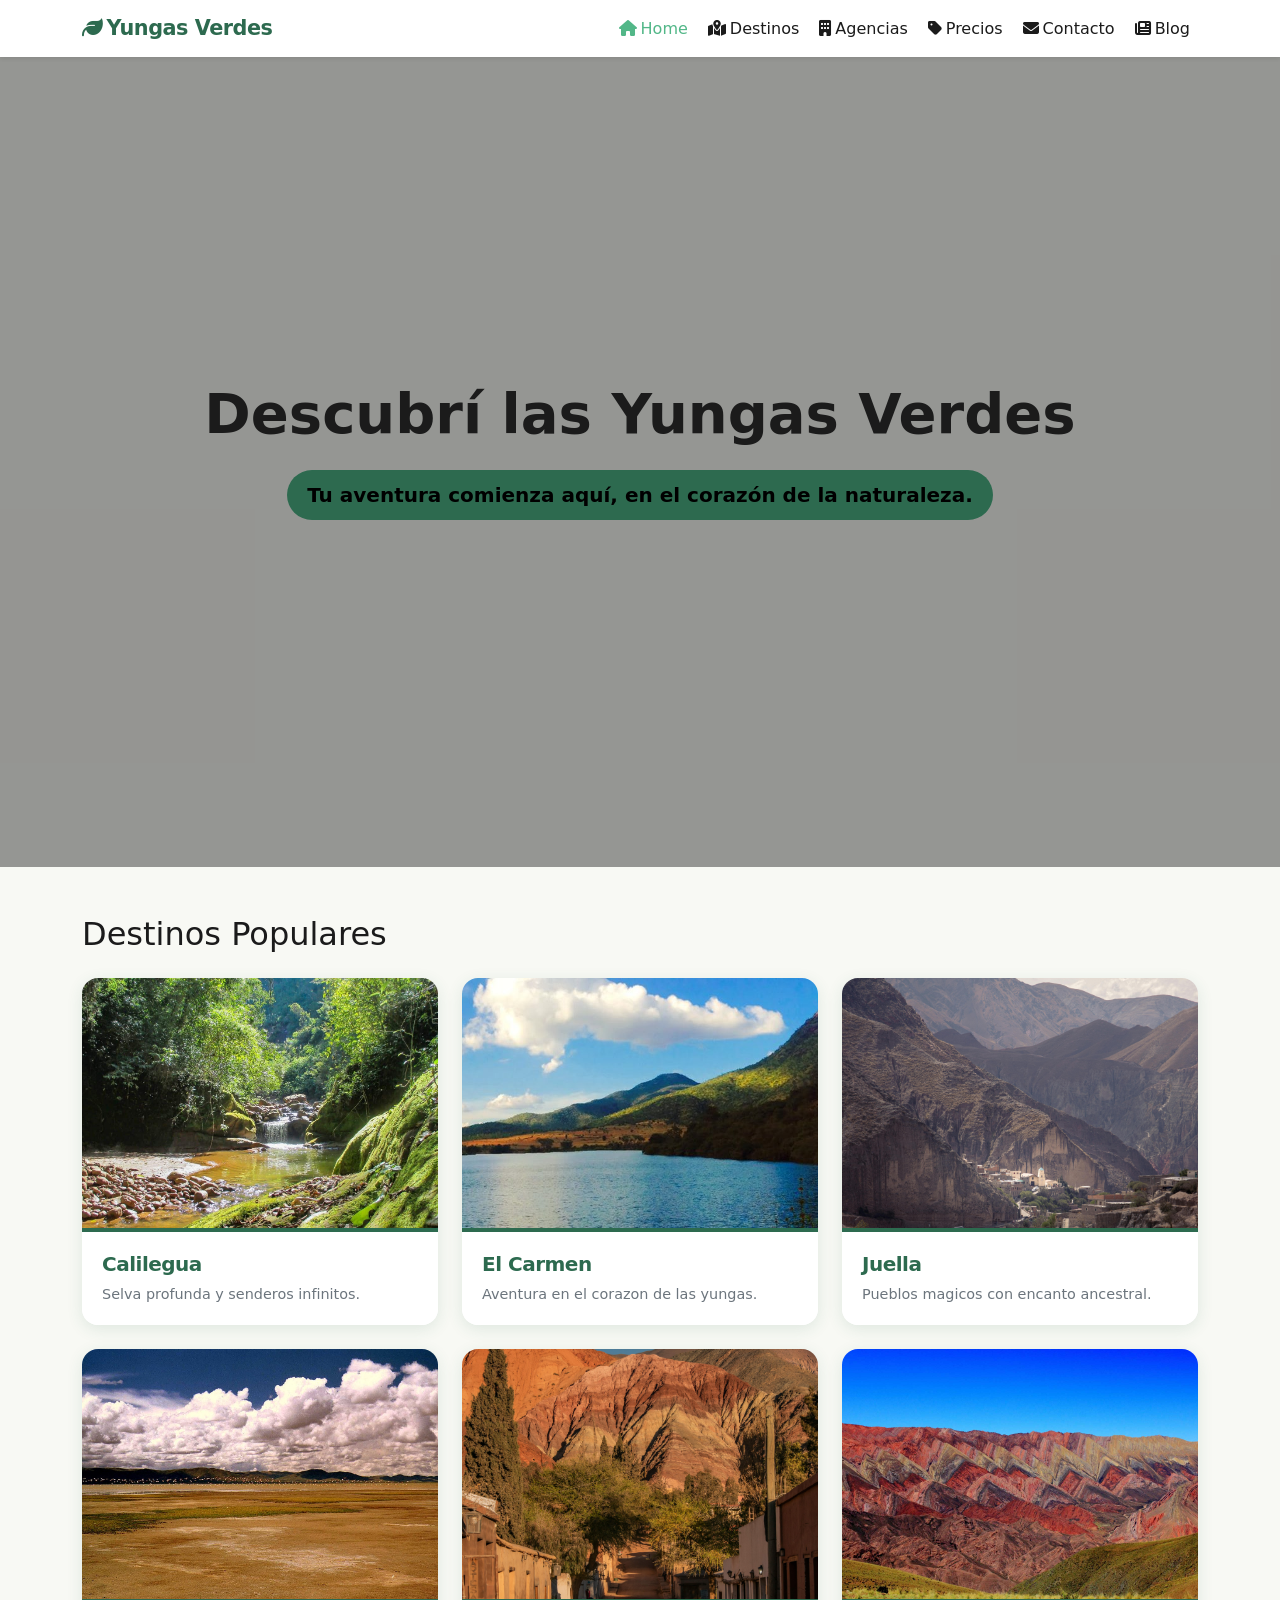
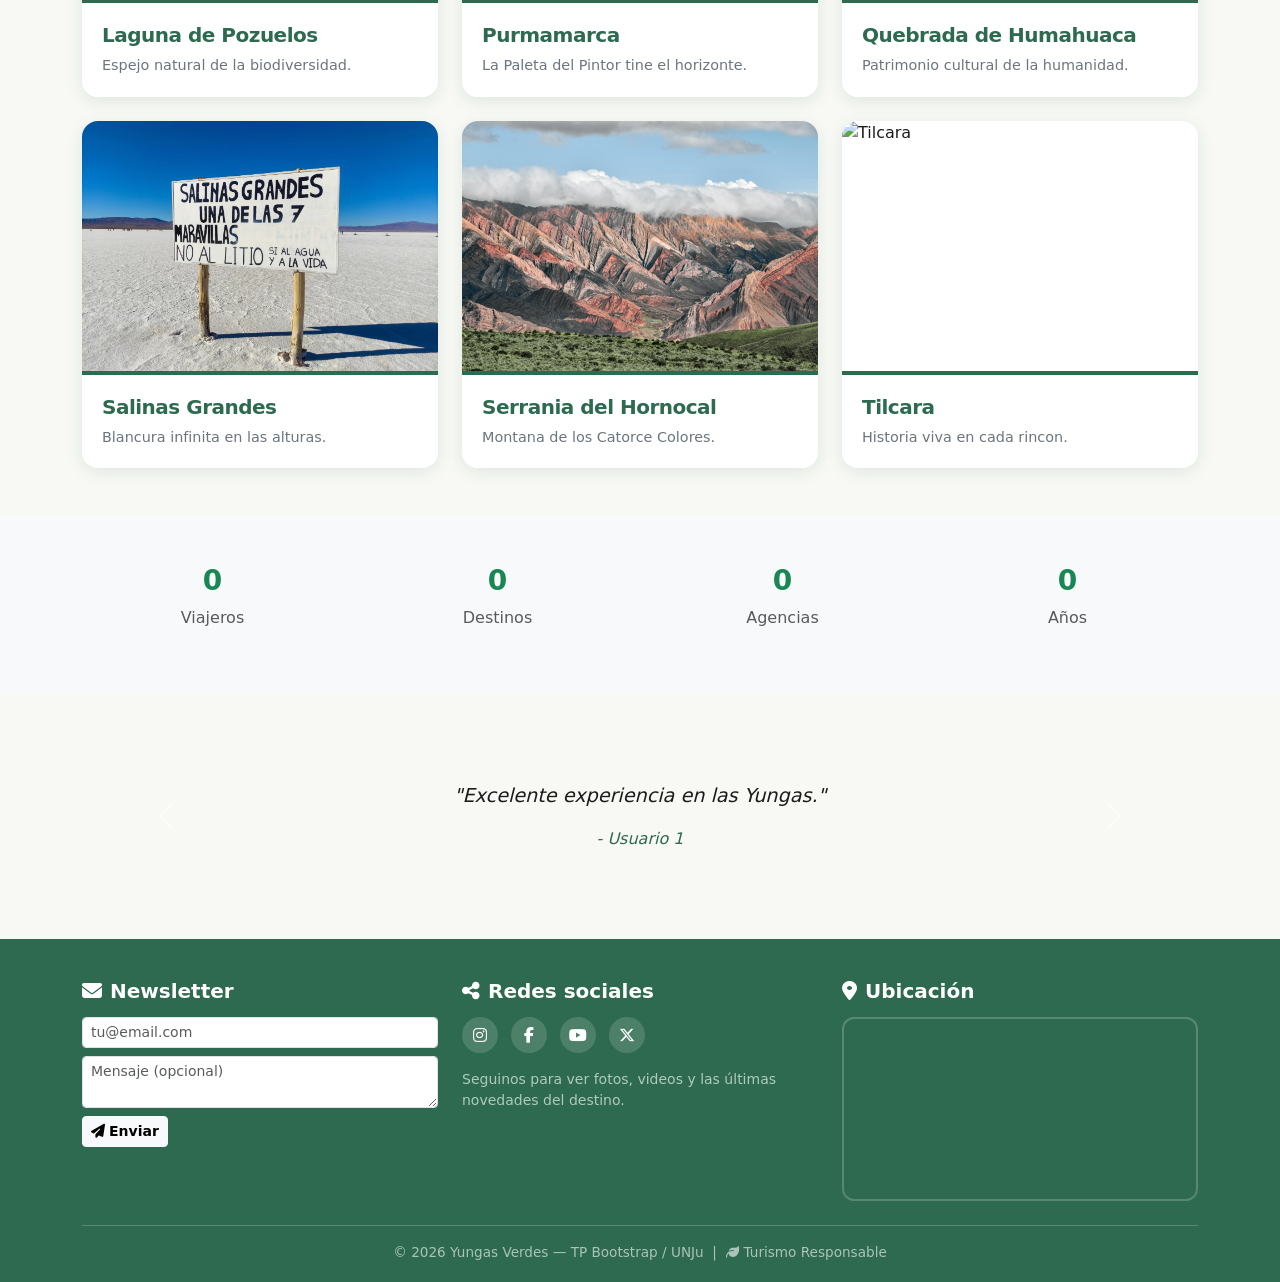
==== commit 513e5d1f: "resolucion de incompatibilidades" ====
--- a/index.html
+++ b/index.html
@@ -42,16 +42,12 @@
     <!-- Hero Section -->
     <section class="hero">
         <div class="hero-overlay"></div>
-
-        <!-- Podés usar imagen o video -->
         <video autoplay muted loop class="hero-bg">
             <source src="video/videoIndex.mp4" type="video/mp4">
         </video>
-
         <div class="hero-content">
-            <h1 class="hero-title">Descubre las Yungas</h1>
-            <p class="hero-subtitle">Explora los destinos más hermosos de Jujuy</p>
-            <a href="#" class="btn-hero">Explorar</a>
+            <h1 class="display-4 fw-bold">Descubrí las Yungas Verdes</h1>
+            <p class="text-black fw-bold lead mb-4 btn-hero">Tu aventura comienza aquí, en el corazón de la naturaleza.</p>
         </div>
     </section>
 
--- a/css/styles.css
+++ b/css/styles.css
@@ -74,21 +74,38 @@
 
   .hero-content {
     position: relative;
-    color: #fff;
     text-align: center;
     }
 
   .hero-title {
-    font-size: 3rem;
-    opacity: 0;
-    }
-
-  .hero-subtitle {
-    opacity: 0;
-    }
+  font-size: 3rem;
+  font-weight: 700;
+  text-transform: uppercase;
+  color: #fff;
+  text-shadow: 2px 2px 8px rgba(0,0,0,0.7);
+}
+
+.hero-subtitle {
+  font-size: 1.4rem;
+  font-weight: 300;
+  color: #f0f0f0;
+  letter-spacing: 1px;
+  text-shadow: 1px 1px 6px rgba(0,0,0,0.6);
+}
+
+.overlay {
+  position: absolute;
+  top: 0; left: 0;
+  width: 100%; height: 100%;
+  background: linear-gradient(
+    rgba(0, 100, 0, 0.5), 
+    rgba(0, 0, 0, 0.3)
+  );
+}
+
 
   .btn-hero {
-    background: var(--amarillo);
+    background: var(--verde);
     padding: 10px 20px;
     border-radius: 30px;
     color: #fff;
@@ -96,6 +113,10 @@
     display: inline-block;
     margin-top: 15px;
     opacity: 0;
+    }
+
+    .h2-hero-precios{
+      color: #ffffff
     }
 
     /* ── Filtros ── */
@@ -438,4 +459,270 @@
   }
 
     /* Ocultar artículos filtrados */
-    .post-item.oculto { display: none !important; }+    .post-item.oculto { display: none !important; }
+
+    /* ── TABLA DE PRECIOS ── */
+    .tabla-precios {
+      width: 100%;
+      border-collapse: collapse;
+      background: #fff;
+      box-shadow: 0 4px 16px rgba(45, 106, 79, 0.1);
+      border-radius: 12px;
+      overflow: hidden;
+    }
+
+    .tabla-precios thead {
+      background: linear-gradient(135deg, var(--verde) 0%, var(--verde-claro) 100%);
+      color: #fff;
+    }
+
+    .tabla-precios th {
+      padding: 24px 16px;
+      text-align: center;
+      font-weight: 700;
+      border: none;
+    }
+
+    .tabla-precios th:first-child {
+      text-align: left;
+      background: var(--verde);
+    }
+
+    .plan-header {
+      display: flex;
+      align-items: center;
+      justify-content: center;
+      gap: 8px;
+      margin-bottom: 12px;
+      font-size: 1.1rem;
+    }
+
+    .plan-header i {
+      font-size: 1.3rem;
+    }
+
+    .plan-featured {
+      background: linear-gradient(135deg, var(--amarillo) 0%, #f4a261 100%);
+      padding: 8px 16px;
+      border-radius: 8px;
+      color: #fff;
+    }
+
+    .plan-precio {
+      font-size: 1.8rem;
+      font-weight: 900;
+      color: #fff;
+      margin: 8px 0;
+    }
+
+    .plan-duracion {
+      opacity: 0.85;
+      display: block;
+      font-size: 0.85rem;
+    }
+
+    .tabla-precios tbody tr {
+      border-bottom: 1px solid var(--border);
+      transition: background 0.3s ease, box-shadow 0.3s ease;
+    }
+
+    .tabla-precios tbody tr:hover {
+      background: rgba(45, 106, 79, 0.05);
+    }
+
+    .tabla-precios tbody tr.table-hover-active {
+      background: rgba(45, 106, 79, 0.08);
+      box-shadow: inset 0 0 12px rgba(45, 106, 79, 0.1);
+    }
+
+    .tabla-precios td {
+      padding: 18px 16px;
+      color: var(--texto);
+      border: none;
+    }
+
+    .tabla-precios td:first-child {
+      font-weight: 600;
+      color: var(--verde);
+      width: 200px;
+    }
+
+    .tabla-precios td[data-label="Premium"],
+    .tabla-precios th.plan-premium {
+      background: rgba(45, 106, 79, 0.04);
+    }
+
+    .tabla-precios td.highlight {
+      font-weight: 600;
+      color: var(--verde);
+    }
+
+    /* Responsive tabla */
+    @media (max-width: 992px) {
+      .tabla-precios {
+        font-size: 0.9rem;
+      }
+
+      .tabla-precios th,
+      .tabla-precios td {
+        padding: 14px 10px;
+      }
+
+      .tabla-precios td:first-child {
+        width: 150px;
+      }
+
+      .plan-precio {
+        font-size: 1.4rem;
+      }
+    }
+
+    @media (max-width: 768px) {
+      .table-responsive {
+        margin: -20px -15px;
+        padding: 0 15px;
+      }
+
+      .tabla-precios {
+        margin: 0;
+      }
+
+      .tabla-precios thead {
+        display: none;
+      }
+
+      .tabla-precios tbody,
+      .tabla-precios tr,
+      .tabla-precios td {
+        display: block;
+        width: 100%;
+      }
+
+      .tabla-precios tr {
+        margin-bottom: 16px;
+        border: 1px solid var(--border);
+        border-radius: 8px;
+        overflow: hidden;
+        background: #fff;
+      }
+
+      .tabla-precios td {
+        text-align: right;
+        padding: 10px 16px;
+        border-bottom: 1px solid var(--border);
+      }
+
+      .tabla-precios td:last-child {
+        border-bottom: none;
+      }
+
+      .tabla-precios td:before {
+        content: attr(data-label);
+        float: left;
+        font-weight: 700;
+        color: var(--verde);
+      }
+
+      .tabla-precios td[data-label="Premium"],
+      .tabla-precios td[data-label]:before {
+        background: transparent;
+      }
+    }
+
+    /* ── TARJETAS DE OFERTA ── */
+    .oferta-card {
+      background: #fff;
+      border-radius: 12px;
+      padding: 32px 24px;
+      text-align: center;
+      border: 2px solid var(--border);
+      transition: all 0.3s ease;
+      box-shadow: 0 2px 8px rgba(0, 0, 0, 0.06);
+    }
+
+    .oferta-card:hover {
+      border-color: var(--verde-claro);
+      box-shadow: 0 8px 24px rgba(45, 106, 79, 0.15);
+      transform: translateY(-4px);
+    }
+
+    .oferta-icono {
+      font-size: 2.5rem;
+      color: var(--verde);
+      margin-bottom: 16px;
+    }
+
+    .oferta-card h4 {
+      color: var(--verde);
+      font-weight: 700;
+      margin-bottom: 8px;
+    }
+
+    /* ── PLAN CARD (Mobile) ── */
+    .plan-card {
+      background: #fff;
+      border: 2px solid var(--border);
+      border-radius: 12px;
+      padding: 24px;
+      transition: all 0.3s ease;
+      position: relative;
+    }
+
+    .plan-card:hover {
+      border-color: var(--verde-claro);
+      box-shadow: 0 8px 24px rgba(45, 106, 79, 0.15);
+      transform: translateY(-4px);
+    }
+
+    .plan-card-featured {
+      border: 2px solid var(--verde);
+      background: linear-gradient(135deg, rgba(45, 106, 79, 0.02) 0%, rgba(82, 183, 136, 0.02) 100%);
+    }
+
+    .badge-featured {
+      position: absolute;
+      top: 12px;
+      right: 12px;
+      background: linear-gradient(135deg, var(--amarillo) 0%, #f4a261 100%);
+      color: #fff;
+      padding: 6px 12px;
+      border-radius: 20px;
+      font-size: 0.75rem;
+      font-weight: 700;
+    }
+
+    .plan-card-header {
+      display: flex;
+      align-items: center;
+      gap: 10px;
+      margin-bottom: 16px;
+      text-align: left;
+    }
+
+    .plan-card-header i {
+      font-size: 1.5rem;
+      color: var(--verde);
+    }
+
+    .plan-card-header h4 {
+      margin: 0;
+      color: var(--verde);
+      font-weight: 700;
+    }
+
+    .plan-card-precio {
+      font-size: 2rem;
+      font-weight: 900;
+      color: var(--verde);
+      margin-bottom: 8px;
+    }
+
+    .plan-card ul li {
+      margin-bottom: 8px;
+      color: var(--muted);
+      text-align: left;
+    }
+
+    .plan-card ul li i {
+      margin-right: 8px;
+    }
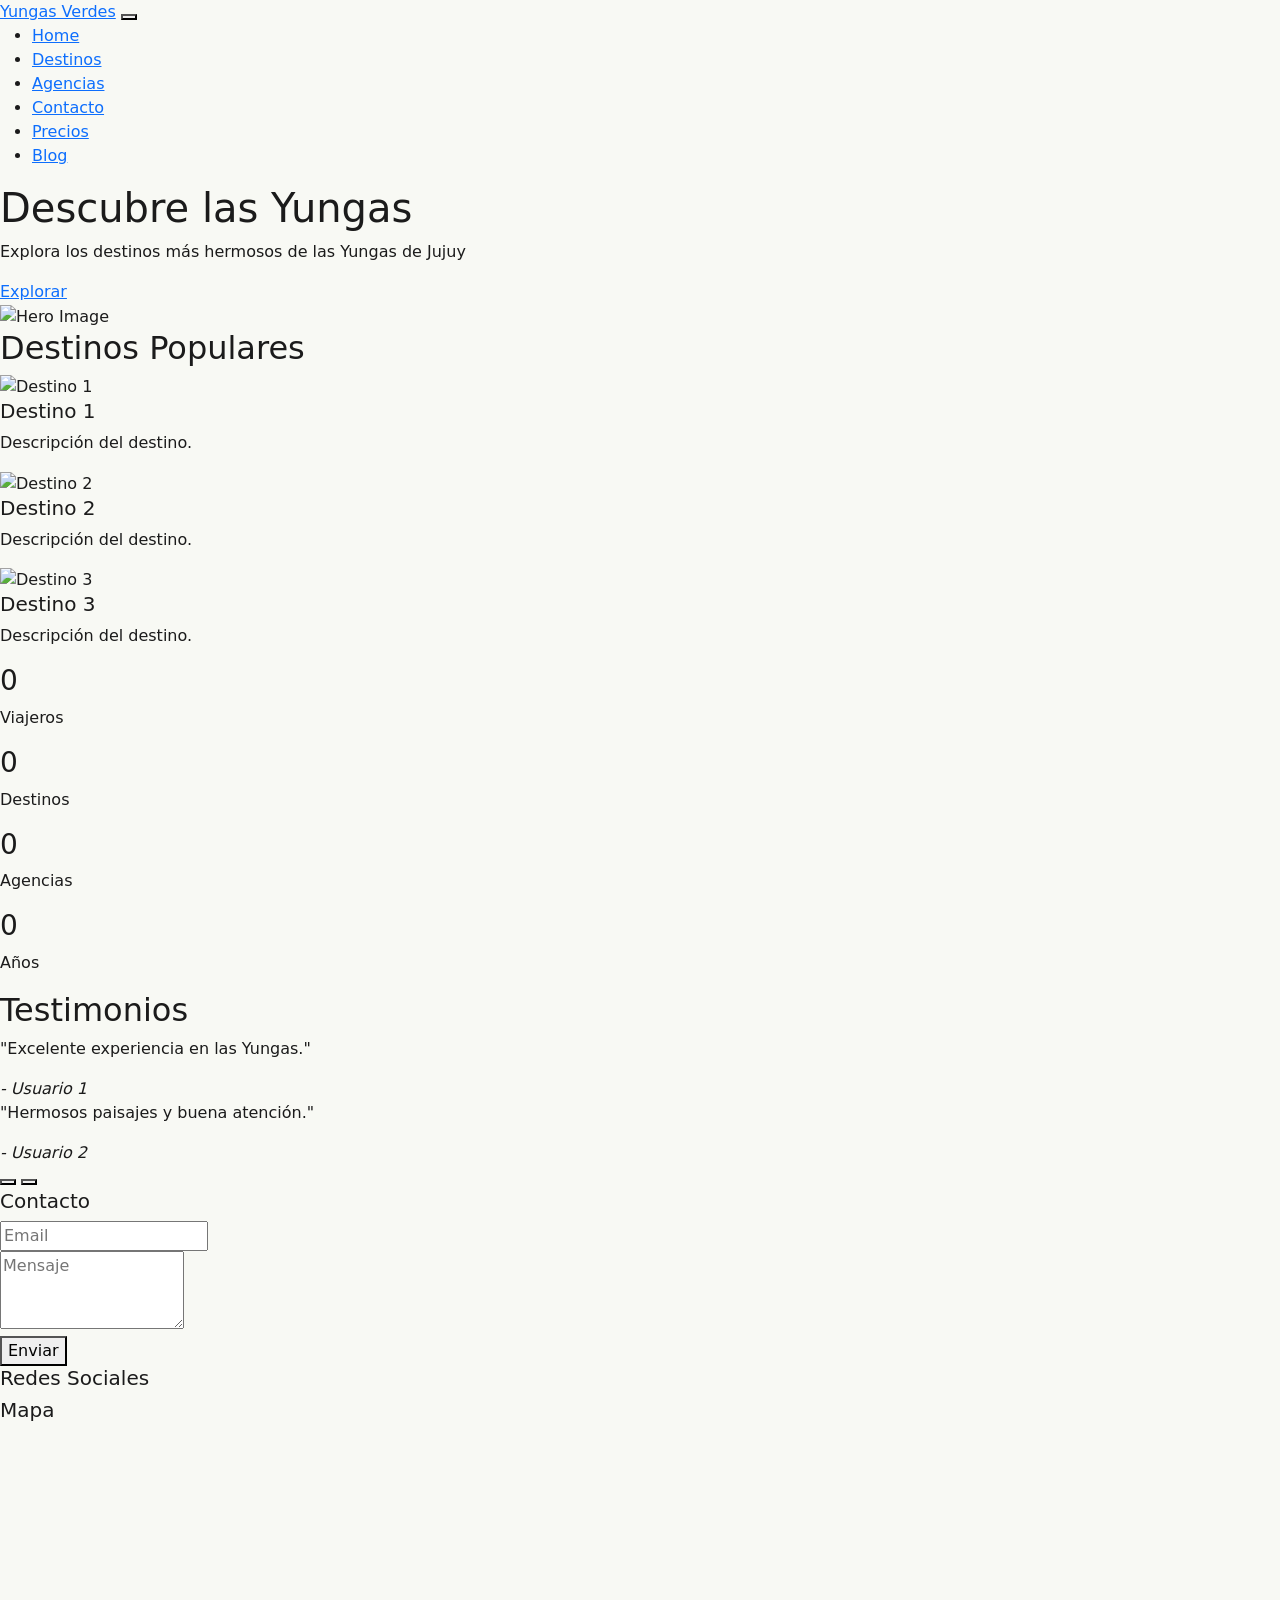
==== commit df641df0: "Agrega sección de agencias con cards flip y rating correcto xd" ====
--- a/index.html
+++ b/index.html
@@ -1,6 +1,5 @@
 <!DOCTYPE html>
 <html lang="es">
-
 <head>
     <meta charset="UTF-8">
     <meta name="viewport" content="width=device-width, initial-scale=1.0">
@@ -9,149 +8,72 @@
     <link rel="stylesheet" href="https://cdnjs.cloudflare.com/ajax/libs/font-awesome/6.4.0/css/all.min.css">
     <link rel="stylesheet" href="css/styles.css">
 </head>
-
 <body>
     <!-- Navbar -->
-    <nav class="navbar navbar-expand-lg bg-white shadow-sm sticky-top">
-        <div class="container">
-            <a class="navbar-brand" href="index.html">
-                <i class="fa-solid fa-leaf me-1"></i>Yungas Verdes
-            </a>
-            <button class="navbar-toggler" type="button" data-bs-toggle="collapse" data-bs-target="#navMenu"
-                aria-controls="navMenu" aria-expanded="false" aria-label="Abrir menú">
-                <span class="navbar-toggler-icon"></span>
+    <nav>
+        <div class="">
+            <a href="#">Yungas Verdes</a>
+            <button type="button">
+                <span></span>
             </button>
-            <div class="collapse navbar-collapse" id="navMenu">
-                <ul class="navbar-nav ms-auto gap-1">
-                    <li class="nav-item"><a class="nav-link active" href="index.html"><i
-                                class="fa-solid fa-house me-1"></i>Home</a></li>
-                    <li class="nav-item"><a class="nav-link" href="destinos.html"><i
-                                class="fa-solid fa-map-location-dot me-1"></i>Destinos</a></li>
-                    <li class="nav-item"><a class="nav-link" href="agencias.html"><i
-                                class="fa-solid fa-building me-1"></i>Agencias</a></li>
-                    <li class="nav-item"><a class="nav-link" href="precios.html"><i
-                                class="fa-solid fa-tag me-1"></i>Precios</a></li>
-                    <li class="nav-item"><a class="nav-link" href="contacto.html"><i
-                                class="fa-solid fa-envelope me-1"></i>Contacto</a></li>
-                    <li class="nav-item"><a class="nav-link" href="blog.html"><i
-                                class="fa-solid fa-newspaper me-1"></i>Blog</a></li>
+            <div>
+                <ul>
+                    <li><a href="index.html">Home</a></li>
+                    <li><a href="destinos.html">Destinos</a></li>
+                    <li><a href="agencias.html">Agencias</a></li>
+                    <li><a href="contacto.html">Contacto</a></li>
+                    <li><a href="precios.html">Precios</a></li>
+                    <li><a href="blog.html">Blog</a></li>
                 </ul>
             </div>
         </div>
     </nav>
+
     <!-- Hero Section -->
-    <section class="hero">
-        <div class="hero-overlay"></div>
-        <video autoplay muted loop class="hero-bg">
-            <source src="video/videoIndex.mp4" type="video/mp4">
-        </video>
-        <div class="hero-content">
-            <h1 class="display-4 fw-bold">Descubrí las Yungas Verdes</h1>
-            <p class="text-black fw-bold lead mb-4 btn-hero">Tu aventura comienza aquí, en el corazón de la naturaleza.</p>
+    <section>
+        <div class="">
+            <div class="">
+                <div class="">
+                    <h1>Descubre las Yungas</h1>
+                    <p>Explora los destinos más hermosos de las Yungas de Jujuy</p>
+                    <a href="#">Explorar</a>
+                </div>
+                <div class="">
+                    <img src="placeholder.jpg" alt="Hero Image">
+                </div>
+            </div>
         </div>
     </section>
 
     <!-- Destinos Cards -->
-    <section class="py-5">
-        <div class="container">
-            <h2 class="mb-4">Destinos Populares</h2>
-            <div class="row g-4">
-                <div class="col-md-4">
-                    <div class="destino-card reveal">
-                        <div class="destino-card-img-wrapper">
-                            <img src="img/Parque-Nacional-Calilegua.jpg" alt="Calilegua">
-                        </div>
-                        <div class="card-body">
-                            <h5>Calilegua</h5>
-                            <p>Selva profunda y senderos infinitos.</p>
+    <section>
+        <div class="">
+            <h2>Destinos Populares</h2>
+            <div class="">
+                <div class="">
+                    <div class="">
+                        <img src="destino1.jpg" alt="Destino 1">
+                        <div class="">
+                            <h5>Destino 1</h5>
+                            <p>Descripción del destino.</p>
                         </div>
                     </div>
                 </div>
-                <div class="col-md-4">
-                    <div class="destino-card reveal">
-                        <div class="destino-card-img-wrapper">
-                            <img src="img/elcarmen.jpg" alt="El Carmen">
-                        </div>
-                        <div class="card-body">
-                            <h5>El Carmen</h5>
-                            <p>Aventura en el corazon de las yungas.</p>
+                <div class="">
+                    <div class="">
+                        <img src="destino2.jpg" alt="Destino 2">
+                        <div class="">
+                            <h5>Destino 2</h5>
+                            <p>Descripción del destino.</p>
                         </div>
                     </div>
                 </div>
-                <div class="col-md-4">
-                    <div class="destino-card reveal">
-                        <div class="destino-card-img-wrapper">
-                            <img src="img/juella.jpg" alt="Juella">
-                        </div>
-                        <div class="card-body">
-                            <h5>Juella</h5>
-                            <p>Pueblos magicos con encanto ancestral.</p>
-                        </div>
-                    </div>
-                </div>
-                <div class="col-md-4">
-                    <div class="destino-card reveal">
-                        <div class="destino-card-img-wrapper">
-                            <img src="img/lagunadepozuelos.jpg" alt="Laguna de Pozuelos">
-                        </div>
-                        <div class="card-body">
-                            <h5>Laguna de Pozuelos</h5>
-                            <p>Espejo natural de la biodiversidad.</p>
-                        </div>
-                    </div>
-                </div>
-                <div class="col-md-4">
-                    <div class="destino-card reveal">
-                        <div class="destino-card-img-wrapper">
-                            <img src="img/purmamarca.jpg" alt="Purmamarca">
-                        </div>
-                        <div class="card-body">
-                            <h5>Purmamarca</h5>
-                            <p>La Paleta del Pintor tine el horizonte.</p>
-                        </div>
-                    </div>
-                </div>
-                <div class="col-md-4">
-                    <div class="destino-card reveal">
-                        <div class="destino-card-img-wrapper">
-                            <img src="img/quebradahumauaca.jpg" alt="Quebrada de Humahuaca">
-                        </div>
-                        <div class="card-body">
-                            <h5>Quebrada de Humahuaca</h5>
-                            <p>Patrimonio cultural de la humanidad.</p>
-                        </div>
-                    </div>
-                </div>
-                <div class="col-md-4">
-                    <div class="destino-card reveal">
-                        <div class="destino-card-img-wrapper">
-                            <img src="img/salinasgrandes.webp" alt="Salinas Grandes">
-                        </div>
-                        <div class="card-body">
-                            <h5>Salinas Grandes</h5>
-                            <p>Blancura infinita en las alturas.</p>
-                        </div>
-                    </div>
-                </div>
-                <div class="col-md-4">
-                    <div class="destino-card reveal">
-                        <div class="destino-card-img-wrapper">
-                            <img src="img/SerraniasDelHornocal.jpg" alt="Serrania del Hornocal">
-                        </div>
-                        <div class="card-body">
-                            <h5>Serrania del Hornocal</h5>
-                            <p>Montana de los Catorce Colores.</p>
-                        </div>
-                    </div>
-                </div>
-                <div class="col-md-4">
-                    <div class="destino-card reveal">
-                        <div class="destino-card-img-wrapper">
-                            <img src="img/tilcara.jpg" alt="Tilcara">
-                        </div>
-                        <div class="card-body">
-                            <h5>Tilcara</h5>
-                            <p>Historia viva en cada rincon.</p>
+                <div class="">
+                    <div class="">
+                        <img src="destino3.jpg" alt="Destino 3">
+                        <div class="">
+                            <h5>Destino 3</h5>
+                            <p>Descripción del destino.</p>
                         </div>
                     </div>
                 </div>
@@ -160,113 +82,87 @@
     </section>
 
     <!-- Contador Animado -->
-    <section class="py-5 bg-light">
-        <div class="container">
-            <div class="row g-4 text-center">
-                <div class="col-md-3">
-                    <h3 id="counter1" class="fw-bold text-success">0</h3>
-                    <p class="text-muted">Viajeros</p>
+    <section>
+        <div class="">
+            <div class="">
+                <div class="">
+                    <h3 id="counter1">0</h3>
+                    <p>Viajeros</p>
                 </div>
-                <div class="col-md-3">
-                    <h3 id="counter2" class="fw-bold text-success">0</h3>
-                    <p class="text-muted">Destinos</p>
+                <div class="">
+                    <h3 id="counter2">0</h3>
+                    <p>Destinos</p>
                 </div>
-                <div class="col-md-3">
-                    <h3 id="counter3" class="fw-bold text-success">0</h3>
-                    <p class="text-muted">Agencias</p>
+                <div class="">
+                    <h3 id="counter3">0</h3>
+                    <p>Agencias</p>
                 </div>
-                <div class="col-md-3">
-                    <h3 id="counter4" class="fw-bold text-success">0</h3>
-                    <p class="text-muted">Años</p>
+                <div class="">
+                    <h3 id="counter4">0</h3>
+                    <p>Años</p>
                 </div>
             </div>
         </div>
     </section>
 
     <!-- Carousel Testimonios -->
-    <section class="py-5">
-        <div class="container">
-            <div id="testimoniosCarousel" class="carousel slide" data-bs-ride="carousel">
-                <div class="carousel-inner">
-
-            <div class="carousel-item active text-center">
-                <p>"Excelente experiencia en las Yungas."</p>
-                <cite>- Usuario 1</cite>
-            </div>
-
-            <div class="carousel-item text-center">
-                <p>"Paisajes que parecen sueños verdes."</p>
-                <cite>- Usuario 2</cite>
-            </div>
-
-        </div>
-
-                <button class="carousel-control-prev" data-bs-target="#testimoniosCarousel" data-bs-slide="prev">
-                    <span class="carousel-control-prev-icon"></span>
+    <section>
+        <div class="">
+            <h2>Testimonios</h2>
+            <div id="testimoniosCarousel">
+                <div>
+                    <div>
+                        <div>
+                            <p>"Excelente experiencia en las Yungas."</p>
+                            <cite>- Usuario 1</cite>
+                        </div>
+                    </div>
+                    <div>
+                        <div>
+                            <p>"Hermosos paisajes y buena atención."</p>
+                            <cite>- Usuario 2</cite>
+                        </div>
+                    </div>
+                </div>
+                <button type="button" data-bs-target="#testimoniosCarousel" data-bs-slide="prev">
+                    <span></span>
                 </button>
-
-                <button class="carousel-control-next" data-bs-target="#testimoniosCarousel" data-bs-slide="next">
-                    <span class="carousel-control-next-icon"></span>
+                <button type="button" data-bs-target="#testimoniosCarousel" data-bs-slide="next">
+                    <span></span>
                 </button>
             </div>
         </div>
     </section>
 
     <!-- Footer -->
-    <footer class="site-footer">
-        <div class="container">
-            <div class="row g-4">
-
-                <div class="col-md-4">
-                    <h5><i class="fa-solid fa-envelope me-2"></i>Newsletter</h5>
-                    <form id="footerForm">
-                        <div class="mb-2">
-                            <input type="email" class="form-control form-control-sm" placeholder="tu@email.com"
-                                required />
+    <footer>
+        <div class="">
+            <div class="">
+                <div class="">
+                    <h5>Contacto</h5>
+                    <form>
+                        <div class="">
+                            <input type="email" placeholder="Email">
                         </div>
-                        <div class="mb-2">
-                            <textarea class="form-control form-control-sm" rows="2"
-                                placeholder="Mensaje (opcional)"></textarea>
+                        <div class="">
+                            <textarea rows="3" placeholder="Mensaje"></textarea>
                         </div>
-                        <button type="submit" class="btn btn-light btn-sm fw-bold">
-                            <i class="fa-solid fa-paper-plane me-1"></i>Enviar
-                        </button>
+                        <button type="submit">Enviar</button>
                     </form>
                 </div>
-
-                <div class="col-md-4">
-                    <h5><i class="fa-solid fa-share-nodes me-2"></i>Redes sociales</h5>
-                    <div class="footer-social mt-2">
-                        <a href="#" aria-label="Instagram"><i class="fa-brands fa-instagram"></i></a>
-                        <a href="#" aria-label="Facebook"><i class="fa-brands fa-facebook-f"></i></a>
-                        <a href="#" aria-label="YouTube"><i class="fa-brands fa-youtube"></i></a>
-                        <a href="#" aria-label="X / Twitter"><i class="fa-brands fa-x-twitter"></i></a>
-                    </div>
-                    <p class="small mt-3" style="opacity:.7;">Seguinos para ver fotos, videos y las últimas novedades
-                        del destino.</p>
+                <div class="">
+                    <h5>Redes Sociales</h5>
+                    <a href="#"><i></i></a>
+                    <a href="#"><i></i></a>
+                    <a href="#"><i></i></a>
                 </div>
-
-                <div class="col-md-4">
-                    <h5><i class="fa-solid fa-location-dot me-2"></i>Ubicación</h5>
-                    <div style="border-radius:12px; overflow:hidden; border:2px solid rgba(255,255,255,.2);">
-                        <iframe title="Mapa San Salvador de Jujuy"
-                            src="https://www.openstreetmap.org/export/embed.html?bbox=-65.310%2C-24.205%2C-65.280%2C-24.165&layer=mapnik"
-                            width="100%" height="180" style="border:0; display:block;" loading="lazy">
-                        </iframe>
-                    </div>
+                <div class="">
+                    <h5>Mapa</h5>
+                    <iframe src="https://www.google.com/maps/embed?pb=!1m18!1m12!1m3!1d3657.0!2d-65.3!3d-24.2!2m3!1f0!2f0!3f0!3m2!1i1024!2i768!4f13.1!3m3!1m2!1s0x0%3A0x0!2zMjTCsDEyJzAwLjAiUyA2NcKwMTgnMDAuMCJX!5e0!3m2!1ses!2sar!4v1234567890" width="100%" height="200" style="border:0;" allowfullscreen="" loading="lazy"></iframe>
                 </div>
-
-            </div>
-            <div class="footer-bottom">
-                <p class="mb-0">© 2026 Yungas Verdes — TP Bootstrap / UNJu &nbsp;|&nbsp;
-                    <i class="fa-solid fa-leaf me-1"></i>Turismo Responsable
-                </p>
             </div>
         </div>
     </footer>
     <script src="https://cdn.jsdelivr.net/npm/bootstrap@5.3.0/dist/js/bootstrap.bundle.min.js"></script>
-    <script src="https://code.jquery.com/jquery-3.6.0.min.js"></script>
-    <script src="js/animacion.js"></script>
 </body>
-
 </html>
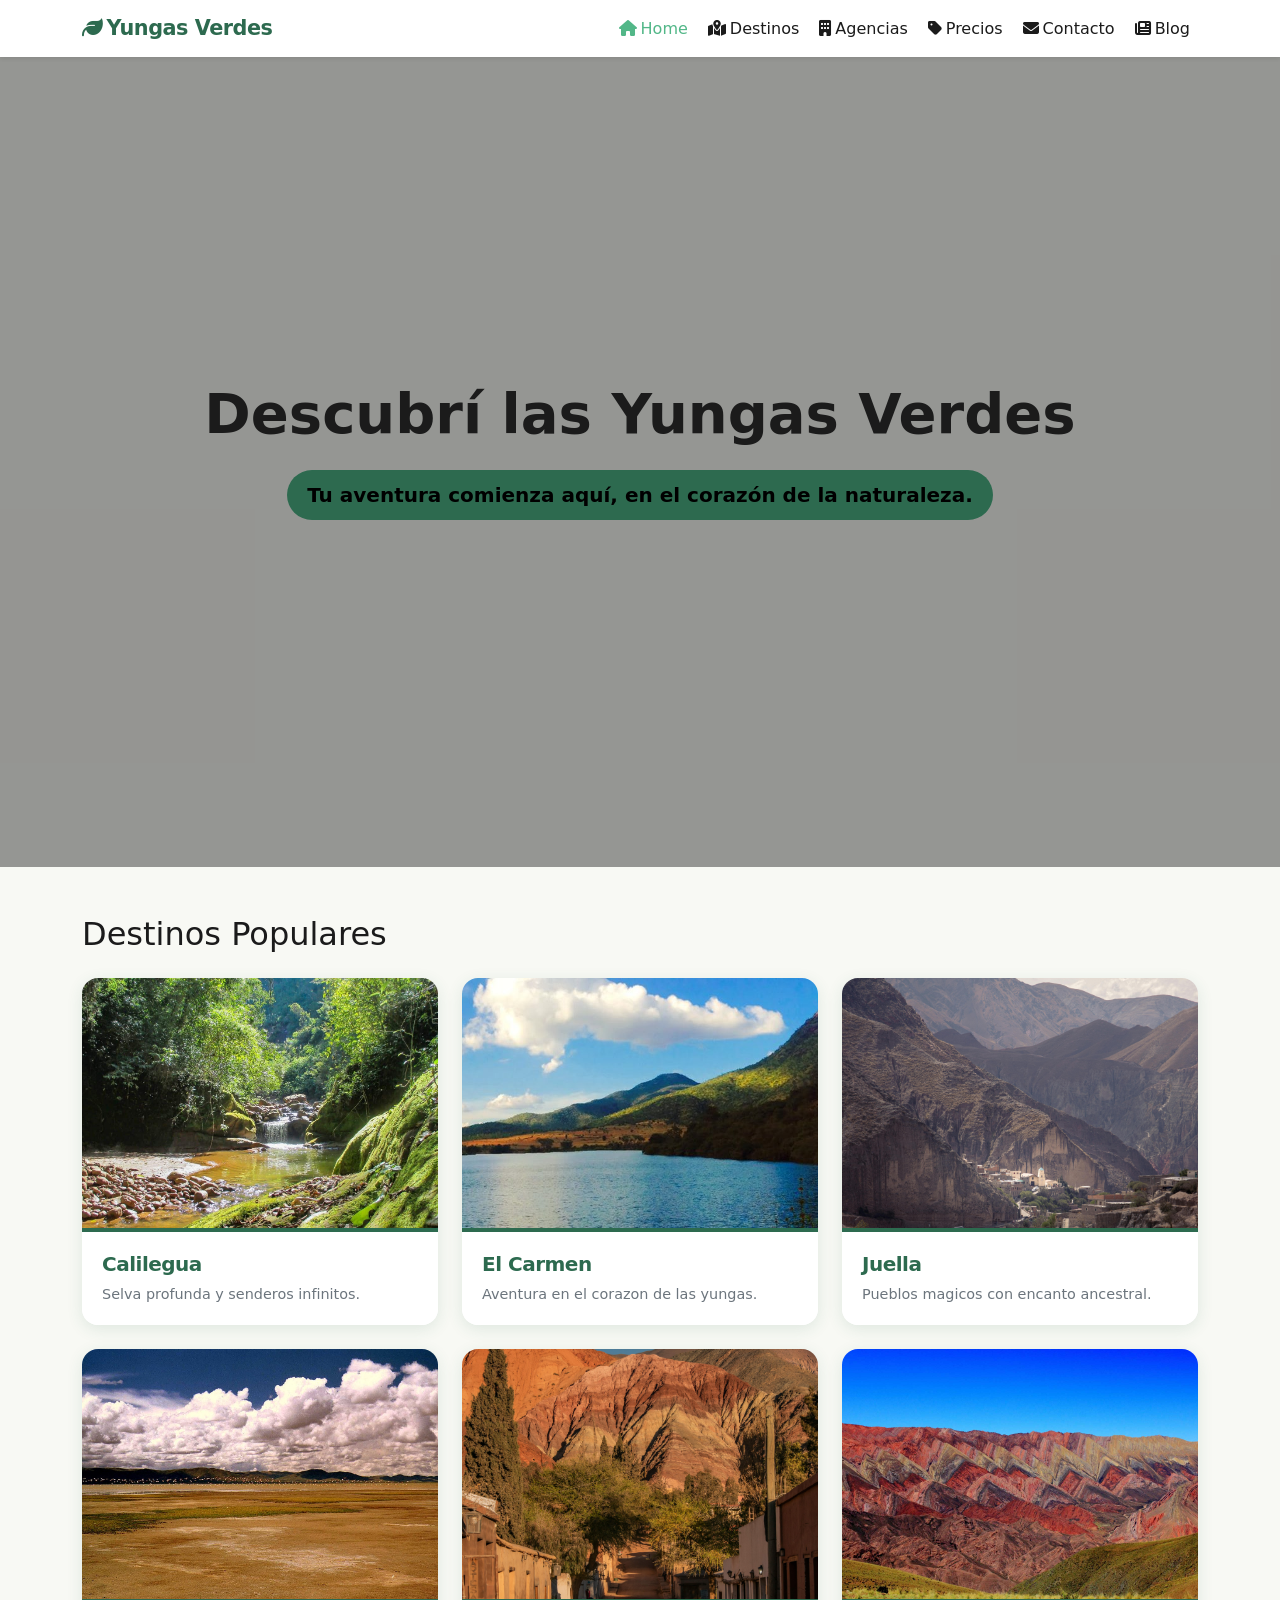
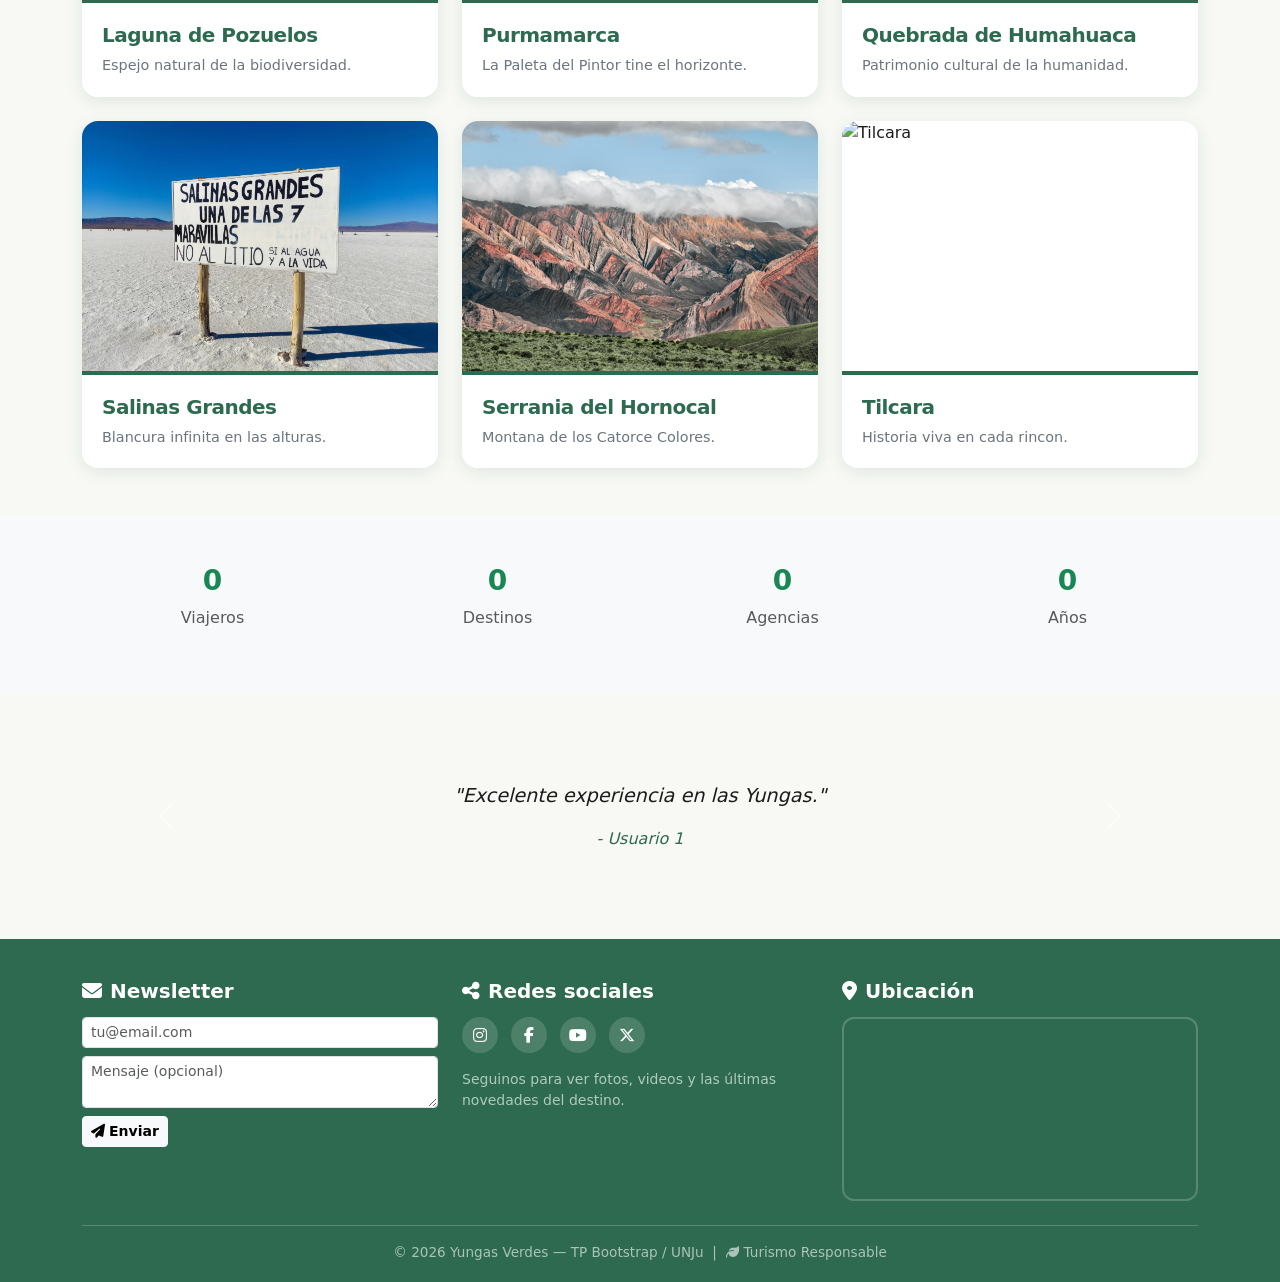
==== commit d1fee297: "Merge #7 Merge final (Tp Finalizado) Features" ====
--- a/index.html
+++ b/index.html
@@ -1,5 +1,6 @@
 <!DOCTYPE html>
 <html lang="es">
+
 <head>
     <meta charset="UTF-8">
     <meta name="viewport" content="width=device-width, initial-scale=1.0">
@@ -8,72 +9,149 @@
     <link rel="stylesheet" href="https://cdnjs.cloudflare.com/ajax/libs/font-awesome/6.4.0/css/all.min.css">
     <link rel="stylesheet" href="css/styles.css">
 </head>
+
 <body>
     <!-- Navbar -->
-    <nav>
-        <div class="">
-            <a href="#">Yungas Verdes</a>
-            <button type="button">
-                <span></span>
+    <nav class="navbar navbar-expand-lg bg-white shadow-sm sticky-top">
+        <div class="container">
+            <a class="navbar-brand" href="index.html">
+                <i class="fa-solid fa-leaf me-1"></i>Yungas Verdes
+            </a>
+            <button class="navbar-toggler" type="button" data-bs-toggle="collapse" data-bs-target="#navMenu"
+                aria-controls="navMenu" aria-expanded="false" aria-label="Abrir menú">
+                <span class="navbar-toggler-icon"></span>
             </button>
-            <div>
-                <ul>
-                    <li><a href="index.html">Home</a></li>
-                    <li><a href="destinos.html">Destinos</a></li>
-                    <li><a href="agencias.html">Agencias</a></li>
-                    <li><a href="contacto.html">Contacto</a></li>
-                    <li><a href="precios.html">Precios</a></li>
-                    <li><a href="blog.html">Blog</a></li>
+            <div class="collapse navbar-collapse" id="navMenu">
+                <ul class="navbar-nav ms-auto gap-1">
+                    <li class="nav-item"><a class="nav-link active" href="index.html"><i
+                                class="fa-solid fa-house me-1"></i>Home</a></li>
+                    <li class="nav-item"><a class="nav-link" href="destinos.html"><i
+                                class="fa-solid fa-map-location-dot me-1"></i>Destinos</a></li>
+                    <li class="nav-item"><a class="nav-link" href="agencias.html"><i
+                                class="fa-solid fa-building me-1"></i>Agencias</a></li>
+                    <li class="nav-item"><a class="nav-link" href="precios.html"><i
+                                class="fa-solid fa-tag me-1"></i>Precios</a></li>
+                    <li class="nav-item"><a class="nav-link" href="contacto.html"><i
+                                class="fa-solid fa-envelope me-1"></i>Contacto</a></li>
+                    <li class="nav-item"><a class="nav-link" href="blog.html"><i
+                                class="fa-solid fa-newspaper me-1"></i>Blog</a></li>
                 </ul>
             </div>
         </div>
     </nav>
-
     <!-- Hero Section -->
-    <section>
-        <div class="">
-            <div class="">
-                <div class="">
-                    <h1>Descubre las Yungas</h1>
-                    <p>Explora los destinos más hermosos de las Yungas de Jujuy</p>
-                    <a href="#">Explorar</a>
-                </div>
-                <div class="">
-                    <img src="placeholder.jpg" alt="Hero Image">
-                </div>
-            </div>
+    <section class="hero">
+        <div class="hero-overlay"></div>
+        <video autoplay muted loop class="hero-bg">
+            <source src="video/videoIndex.mp4" type="video/mp4">
+        </video>
+        <div class="hero-content">
+            <h1 class="display-4 fw-bold">Descubrí las Yungas Verdes</h1>
+            <p class="text-black fw-bold lead mb-4 btn-hero">Tu aventura comienza aquí, en el corazón de la naturaleza.</p>
         </div>
     </section>
 
     <!-- Destinos Cards -->
-    <section>
-        <div class="">
-            <h2>Destinos Populares</h2>
-            <div class="">
-                <div class="">
-                    <div class="">
-                        <img src="destino1.jpg" alt="Destino 1">
-                        <div class="">
-                            <h5>Destino 1</h5>
-                            <p>Descripción del destino.</p>
-                        </div>
-                    </div>
-                </div>
-                <div class="">
-                    <div class="">
-                        <img src="destino2.jpg" alt="Destino 2">
-                        <div class="">
-                            <h5>Destino 2</h5>
-                            <p>Descripción del destino.</p>
-                        </div>
-                    </div>
-                </div>
-                <div class="">
-                    <div class="">
-                        <img src="destino3.jpg" alt="Destino 3">
-                        <div class="">
-                            <h5>Destino 3</h5>
-                            <p>Descripción del destino.</p>
+    <section class="py-5">
+        <div class="container">
+            <h2 class="mb-4">Destinos Populares</h2>
+            <div class="row g-4">
+                <div class="col-md-4">
+                    <div class="destino-card reveal">
+                        <div class="destino-card-img-wrapper">
+                            <img src="img/Parque-Nacional-Calilegua.jpg" alt="Calilegua">
+                        </div>
+                        <div class="card-body">
+                            <h5>Calilegua</h5>
+                            <p>Selva profunda y senderos infinitos.</p>
+                        </div>
+                    </div>
+                </div>
+                <div class="col-md-4">
+                    <div class="destino-card reveal">
+                        <div class="destino-card-img-wrapper">
+                            <img src="img/elcarmen.jpg" alt="El Carmen">
+                        </div>
+                        <div class="card-body">
+                            <h5>El Carmen</h5>
+                            <p>Aventura en el corazon de las yungas.</p>
+                        </div>
+                    </div>
+                </div>
+                <div class="col-md-4">
+                    <div class="destino-card reveal">
+                        <div class="destino-card-img-wrapper">
+                            <img src="img/juella.jpg" alt="Juella">
+                        </div>
+                        <div class="card-body">
+                            <h5>Juella</h5>
+                            <p>Pueblos magicos con encanto ancestral.</p>
+                        </div>
+                    </div>
+                </div>
+                <div class="col-md-4">
+                    <div class="destino-card reveal">
+                        <div class="destino-card-img-wrapper">
+                            <img src="img/lagunadepozuelos.jpg" alt="Laguna de Pozuelos">
+                        </div>
+                        <div class="card-body">
+                            <h5>Laguna de Pozuelos</h5>
+                            <p>Espejo natural de la biodiversidad.</p>
+                        </div>
+                    </div>
+                </div>
+                <div class="col-md-4">
+                    <div class="destino-card reveal">
+                        <div class="destino-card-img-wrapper">
+                            <img src="img/purmamarca.jpg" alt="Purmamarca">
+                        </div>
+                        <div class="card-body">
+                            <h5>Purmamarca</h5>
+                            <p>La Paleta del Pintor tine el horizonte.</p>
+                        </div>
+                    </div>
+                </div>
+                <div class="col-md-4">
+                    <div class="destino-card reveal">
+                        <div class="destino-card-img-wrapper">
+                            <img src="img/quebradahumauaca.jpg" alt="Quebrada de Humahuaca">
+                        </div>
+                        <div class="card-body">
+                            <h5>Quebrada de Humahuaca</h5>
+                            <p>Patrimonio cultural de la humanidad.</p>
+                        </div>
+                    </div>
+                </div>
+                <div class="col-md-4">
+                    <div class="destino-card reveal">
+                        <div class="destino-card-img-wrapper">
+                            <img src="img/salinasgrandes.webp" alt="Salinas Grandes">
+                        </div>
+                        <div class="card-body">
+                            <h5>Salinas Grandes</h5>
+                            <p>Blancura infinita en las alturas.</p>
+                        </div>
+                    </div>
+                </div>
+                <div class="col-md-4">
+                    <div class="destino-card reveal">
+                        <div class="destino-card-img-wrapper">
+                            <img src="img/SerraniasDelHornocal.jpg" alt="Serrania del Hornocal">
+                        </div>
+                        <div class="card-body">
+                            <h5>Serrania del Hornocal</h5>
+                            <p>Montana de los Catorce Colores.</p>
+                        </div>
+                    </div>
+                </div>
+                <div class="col-md-4">
+                    <div class="destino-card reveal">
+                        <div class="destino-card-img-wrapper">
+                            <img src="img/tilcara.jpg" alt="Tilcara">
+                        </div>
+                        <div class="card-body">
+                            <h5>Tilcara</h5>
+                            <p>Historia viva en cada rincon.</p>
                         </div>
                     </div>
                 </div>
@@ -82,87 +160,113 @@
     </section>
 
     <!-- Contador Animado -->
-    <section>
-        <div class="">
-            <div class="">
-                <div class="">
-                    <h3 id="counter1">0</h3>
-                    <p>Viajeros</p>
-                </div>
-                <div class="">
-                    <h3 id="counter2">0</h3>
-                    <p>Destinos</p>
-                </div>
-                <div class="">
-                    <h3 id="counter3">0</h3>
-                    <p>Agencias</p>
-                </div>
-                <div class="">
-                    <h3 id="counter4">0</h3>
-                    <p>Años</p>
+    <section class="py-5 bg-light">
+        <div class="container">
+            <div class="row g-4 text-center">
+                <div class="col-md-3">
+                    <h3 id="counter1" class="fw-bold text-success">0</h3>
+                    <p class="text-muted">Viajeros</p>
+                </div>
+                <div class="col-md-3">
+                    <h3 id="counter2" class="fw-bold text-success">0</h3>
+                    <p class="text-muted">Destinos</p>
+                </div>
+                <div class="col-md-3">
+                    <h3 id="counter3" class="fw-bold text-success">0</h3>
+                    <p class="text-muted">Agencias</p>
+                </div>
+                <div class="col-md-3">
+                    <h3 id="counter4" class="fw-bold text-success">0</h3>
+                    <p class="text-muted">Años</p>
                 </div>
             </div>
         </div>
     </section>
 
     <!-- Carousel Testimonios -->
-    <section>
-        <div class="">
-            <h2>Testimonios</h2>
-            <div id="testimoniosCarousel">
-                <div>
-                    <div>
-                        <div>
-                            <p>"Excelente experiencia en las Yungas."</p>
-                            <cite>- Usuario 1</cite>
-                        </div>
-                    </div>
-                    <div>
-                        <div>
-                            <p>"Hermosos paisajes y buena atención."</p>
-                            <cite>- Usuario 2</cite>
-                        </div>
-                    </div>
-                </div>
-                <button type="button" data-bs-target="#testimoniosCarousel" data-bs-slide="prev">
-                    <span></span>
+    <section class="py-5">
+        <div class="container">
+            <div id="testimoniosCarousel" class="carousel slide" data-bs-ride="carousel">
+                <div class="carousel-inner">
+
+            <div class="carousel-item active text-center">
+                <p>"Excelente experiencia en las Yungas."</p>
+                <cite>- Usuario 1</cite>
+            </div>
+
+            <div class="carousel-item text-center">
+                <p>"Paisajes que parecen sueños verdes."</p>
+                <cite>- Usuario 2</cite>
+            </div>
+
+        </div>
+
+                <button class="carousel-control-prev" data-bs-target="#testimoniosCarousel" data-bs-slide="prev">
+                    <span class="carousel-control-prev-icon"></span>
                 </button>
-                <button type="button" data-bs-target="#testimoniosCarousel" data-bs-slide="next">
-                    <span></span>
+
+                <button class="carousel-control-next" data-bs-target="#testimoniosCarousel" data-bs-slide="next">
+                    <span class="carousel-control-next-icon"></span>
                 </button>
             </div>
         </div>
     </section>
 
     <!-- Footer -->
-    <footer>
-        <div class="">
-            <div class="">
-                <div class="">
-                    <h5>Contacto</h5>
-                    <form>
-                        <div class="">
-                            <input type="email" placeholder="Email">
-                        </div>
-                        <div class="">
-                            <textarea rows="3" placeholder="Mensaje"></textarea>
-                        </div>
-                        <button type="submit">Enviar</button>
+    <footer class="site-footer">
+        <div class="container">
+            <div class="row g-4">
+
+                <div class="col-md-4">
+                    <h5><i class="fa-solid fa-envelope me-2"></i>Newsletter</h5>
+                    <form id="footerForm">
+                        <div class="mb-2">
+                            <input type="email" class="form-control form-control-sm" placeholder="tu@email.com"
+                                required />
+                        </div>
+                        <div class="mb-2">
+                            <textarea class="form-control form-control-sm" rows="2"
+                                placeholder="Mensaje (opcional)"></textarea>
+                        </div>
+                        <button type="submit" class="btn btn-light btn-sm fw-bold">
+                            <i class="fa-solid fa-paper-plane me-1"></i>Enviar
+                        </button>
                     </form>
                 </div>
-                <div class="">
-                    <h5>Redes Sociales</h5>
-                    <a href="#"><i></i></a>
-                    <a href="#"><i></i></a>
-                    <a href="#"><i></i></a>
-                </div>
-                <div class="">
-                    <h5>Mapa</h5>
-                    <iframe src="https://www.google.com/maps/embed?pb=!1m18!1m12!1m3!1d3657.0!2d-65.3!3d-24.2!2m3!1f0!2f0!3f0!3m2!1i1024!2i768!4f13.1!3m3!1m2!1s0x0%3A0x0!2zMjTCsDEyJzAwLjAiUyA2NcKwMTgnMDAuMCJX!5e0!3m2!1ses!2sar!4v1234567890" width="100%" height="200" style="border:0;" allowfullscreen="" loading="lazy"></iframe>
-                </div>
+
+                <div class="col-md-4">
+                    <h5><i class="fa-solid fa-share-nodes me-2"></i>Redes sociales</h5>
+                    <div class="footer-social mt-2">
+                        <a href="#" aria-label="Instagram"><i class="fa-brands fa-instagram"></i></a>
+                        <a href="#" aria-label="Facebook"><i class="fa-brands fa-facebook-f"></i></a>
+                        <a href="#" aria-label="YouTube"><i class="fa-brands fa-youtube"></i></a>
+                        <a href="#" aria-label="X / Twitter"><i class="fa-brands fa-x-twitter"></i></a>
+                    </div>
+                    <p class="small mt-3" style="opacity:.7;">Seguinos para ver fotos, videos y las últimas novedades
+                        del destino.</p>
+                </div>
+
+                <div class="col-md-4">
+                    <h5><i class="fa-solid fa-location-dot me-2"></i>Ubicación</h5>
+                    <div style="border-radius:12px; overflow:hidden; border:2px solid rgba(255,255,255,.2);">
+                        <iframe title="Mapa San Salvador de Jujuy"
+                            src="https://www.openstreetmap.org/export/embed.html?bbox=-65.310%2C-24.205%2C-65.280%2C-24.165&layer=mapnik"
+                            width="100%" height="180" style="border:0; display:block;" loading="lazy">
+                        </iframe>
+                    </div>
+                </div>
+
+            </div>
+            <div class="footer-bottom">
+                <p class="mb-0">© 2026 Yungas Verdes — TP Bootstrap / UNJu &nbsp;|&nbsp;
+                    <i class="fa-solid fa-leaf me-1"></i>Turismo Responsable
+                </p>
             </div>
         </div>
     </footer>
     <script src="https://cdn.jsdelivr.net/npm/bootstrap@5.3.0/dist/js/bootstrap.bundle.min.js"></script>
+    <script src="https://code.jquery.com/jquery-3.6.0.min.js"></script>
+    <script src="js/animacion.js"></script>
 </body>
+
 </html>
--- a/css/styles.css
+++ b/css/styles.css
@@ -39,6 +39,10 @@
       padding: 60px 0 40px;
     }
     .blog-hero h1 {
+      font-size: clamp(2rem, 4vw, 3rem);
+      font-weight: 900;
+    }
+    .blog-hero h2 {
       font-size: clamp(2rem, 4vw, 3rem);
       font-weight: 900;
     }
@@ -725,4 +729,214 @@
 
     .plan-card ul li i {
       margin-right: 8px;
-    }+    }
+
+    /*--flip card--*/
+
+   /* ── FLIP CARD CORREGIDO ── */
+
+.flip-card {
+  perspective: 1000px;
+  height: 100%;
+  min-height: 480px; /* base pero flexible */
+}
+
+/* hover directo (podés borrar el JS de flip si querés) */
+.flip-card:hover .flip-card-inner {
+  transform: rotateY(180deg);
+}
+
+.flip-card-inner {
+  width: 100%;
+  height: 100%;
+  position: relative;
+  transition: transform 0.7s ease;
+  transform-style: preserve-3d;
+}
+
+/* ambas caras */
+.flip-card-front,
+.flip-card-back {
+  position: absolute;
+  width: 100%;
+  height: 100%;
+  top: 0;
+  left: 0;
+  backface-visibility: hidden;
+  border-radius: 12px;
+  padding: 1.15rem;
+  box-shadow: 0 10px 26px rgba(16, 24, 40, .10);
+  border: 1px solid rgba(0, 0, 0, .06);
+  overflow-y: auto; /* 🔥 evita que se corte */
+}
+
+/* frente */
+.flip-card-front {
+  background: rgba(255, 255, 255, .92);
+  backdrop-filter: blur(8px);
+}
+
+/* dorso */
+.flip-card-back {
+  background:
+    radial-gradient(700px 240px at 25% 10%, rgba(82, 183, 136, .36), transparent 55%),
+    linear-gradient(135deg, #2d6a4f, #1f513c);
+  color: white;
+  transform: rotateY(180deg);
+}
+
+/* ── RATING ANIMADO ── */
+
+.rating {
+  opacity: 0;
+  transform: translateY(12px);
+  transition: all 0.4s ease;
+}
+
+/* aparece solo cuando gira */
+.flip-card:hover .rating {
+  opacity: 1;
+  transform: translateY(0);
+}
+
+/* estrellas animadas */
+.rating-star {
+  opacity: 0;
+  transform: scale(0.6);
+  transition: all 0.3s ease;
+}
+
+.flip-card:hover .rating-star {
+  opacity: 1;
+  transform: scale(1);
+}
+
+/* delay progresivo */
+.flip-card:hover .rating-star:nth-child(1) { transition-delay: 0.1s; }
+.flip-card:hover .rating-star:nth-child(2) { transition-delay: 0.2s; }
+.flip-card:hover .rating-star:nth-child(3) { transition-delay: 0.3s; }
+.flip-card:hover .rating-star:nth-child(4) { transition-delay: 0.4s; }
+.flip-card:hover .rating-star:nth-child(5) { transition-delay: 0.5s; }
+
+/* imagen corregida */
+.agency-cover {
+  height: 140px;
+  overflow: hidden;
+  border-radius: 12px;
+}
+
+.agency-cover img {
+  width: 100%;
+  height: 100%;
+  object-fit: cover;
+}
+
+/* ── MOBILE: sin flip, flujo natural ── */
+@media (max-width: 576px) {
+  .flip-card {
+    min-height: auto;
+  }
+
+  .flip-card-inner {
+    transform: none !important;
+  }
+
+  .flip-card-front,
+  .flip-card-back {
+    position: relative;
+    height: auto;
+    transform: none;
+  }
+
+  .flip-card-back {
+    margin-top: 12px;
+  }
+}
+
+  .agency-cover {
+    height: 140px;
+    border-radius: 12px;
+    overflow: hidden;
+    margin-bottom: .6rem;
+    border: 1px solid rgba(0, 0, 0, .06);
+  }
+
+
+  .agency-cover img {
+  width: 100%;
+  height: auto;
+  object-fit: cover;
+}
+
+
+  .rating-star:focus-visible {
+    outline: 2px solid rgba(13, 110, 253, .45);
+    outline-offset: 2px;
+    border-radius: 6px;
+  }
+
+  /* Grid responsive */
+  #destinosGrid {
+    display: grid;
+    grid-template-columns: repeat(auto-fit, minmax(250px, 1fr));
+    gap: 20px;
+  }
+
+  /* Card estilo */
+  .card {
+    border: 1px solid #ddd;
+    border-radius: 8px;
+    overflow: hidden;
+    transition: transform 0.3s ease;
+  }
+  .card:hover {
+    transform: translateY(-5px);
+    box-shadow: 0 8px 25px rgba(0,0,0,0.15);
+  }
+
+  /* Zoom en imagen */
+  .img-container {
+    height: 200px;
+    overflow: hidden; /* Esto evita que la imagen tape las letras */
+    border-radius: 15px 15px 0 0;
+  }
+
+  .card img {
+    transition: transform 0.6s cubic-bezier(0.25, 0.46, 0.45, 0.94);
+    width: 100%;
+    height: 100%;
+    object-fit: cover;
+  }
+
+  .card:hover img {
+    transform: scale(1.15);
+  }
+
+  .card-body {
+    padding: 20px;
+  }
+
+  .card-title {
+    color: var(--verde-yunga);
+    font-weight: bold;
+  }
+
+  /* Estilo para la Tabla */
+  .table-responsive {
+    border-radius: 12px;
+    overflow: hidden;
+    box-shadow: 0 4px 12px rgba(0,0,0,0.08);
+  }
+
+  .table {
+    margin-bottom: 0;
+  }
+
+  .table thead {
+    background-color: var(--verde-yunga);
+    color: white;
+  }
+
+  .table-striped tbody tr:nth-of-type(odd) {
+    background-color: var(--verde-claro);
+  }
